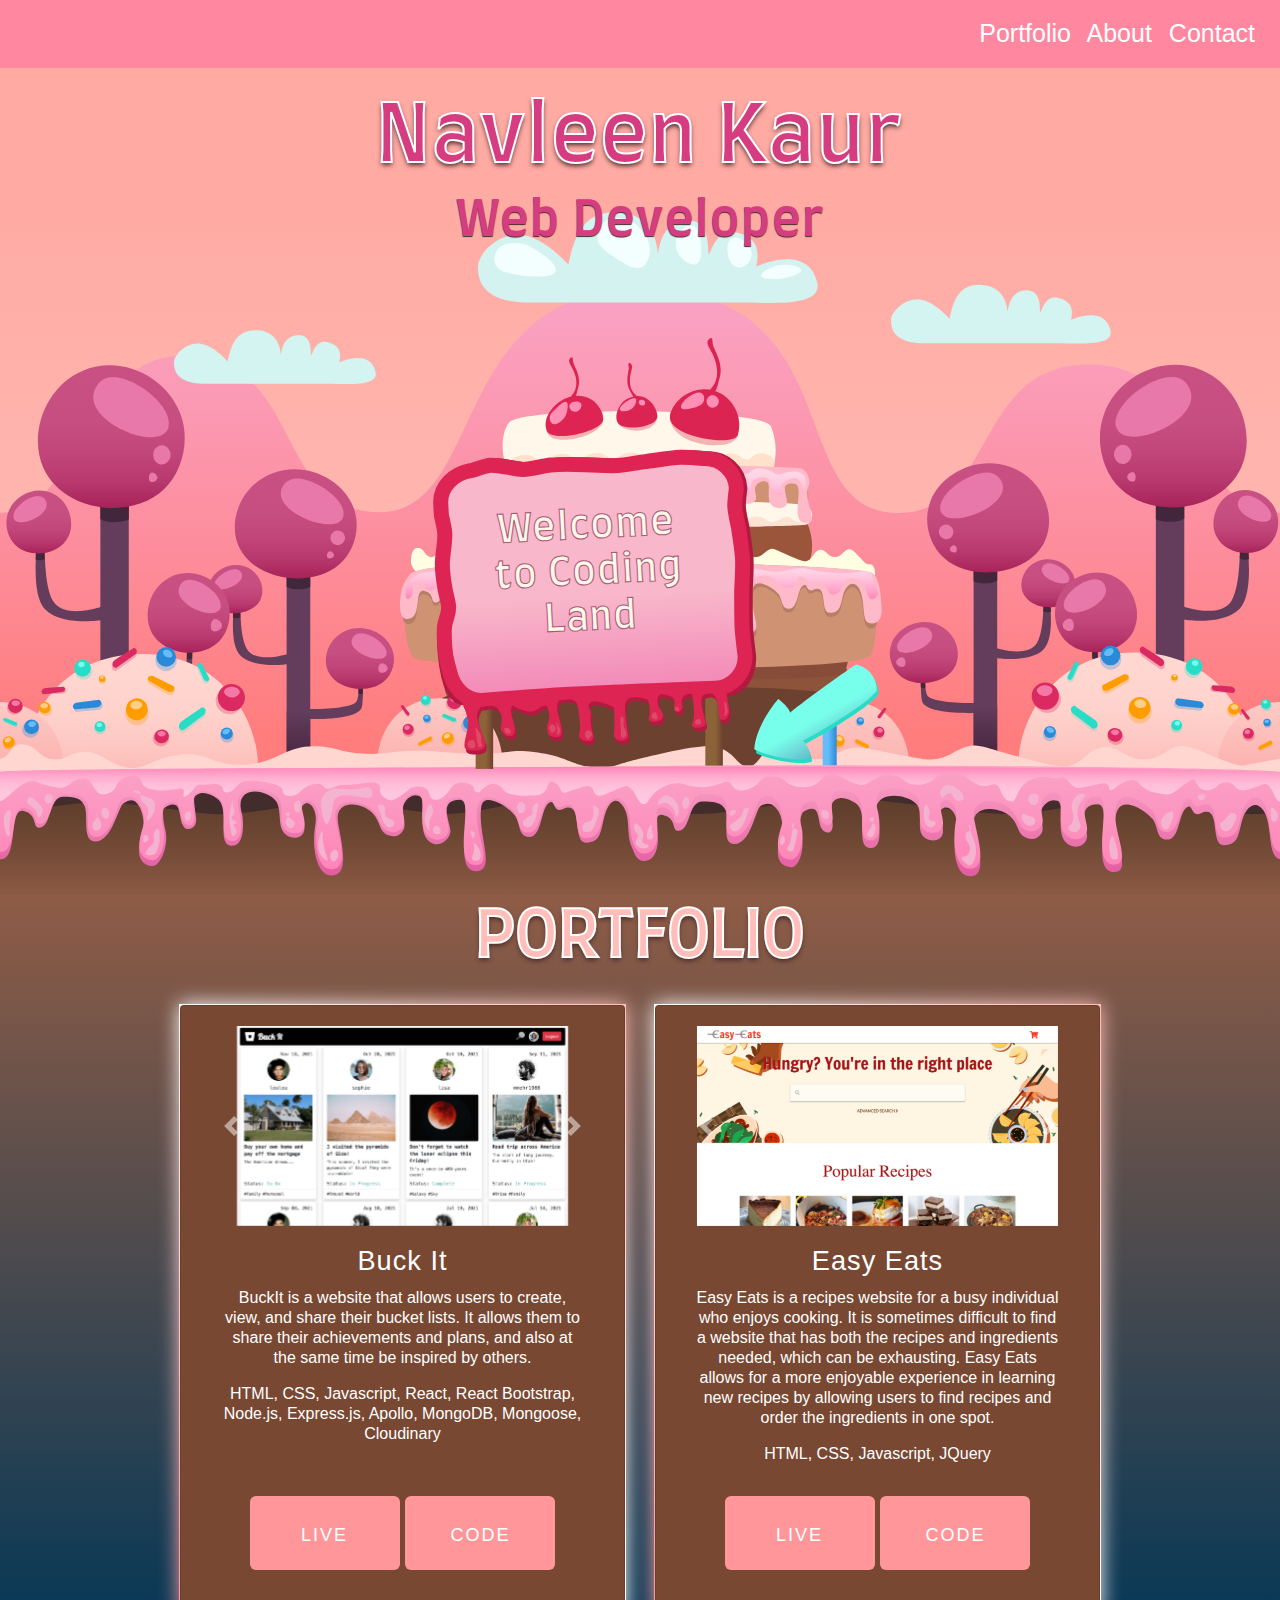
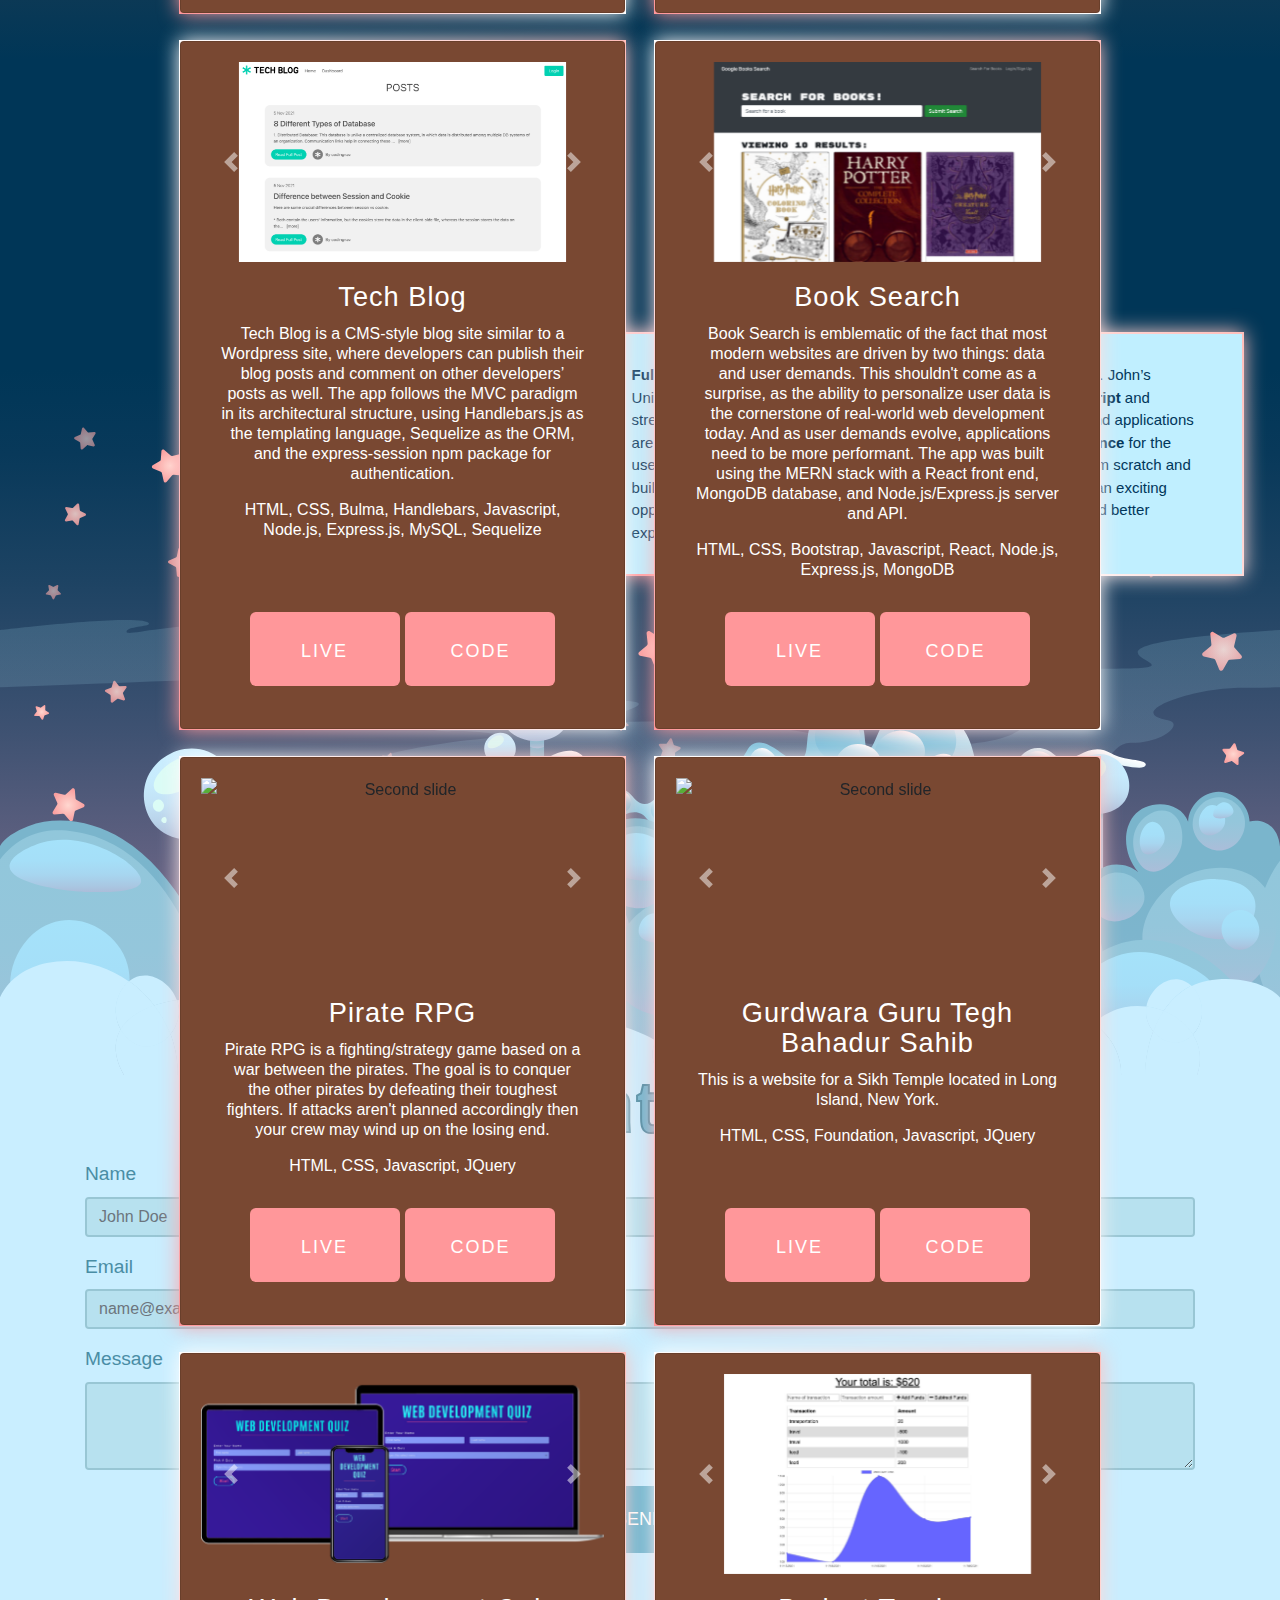
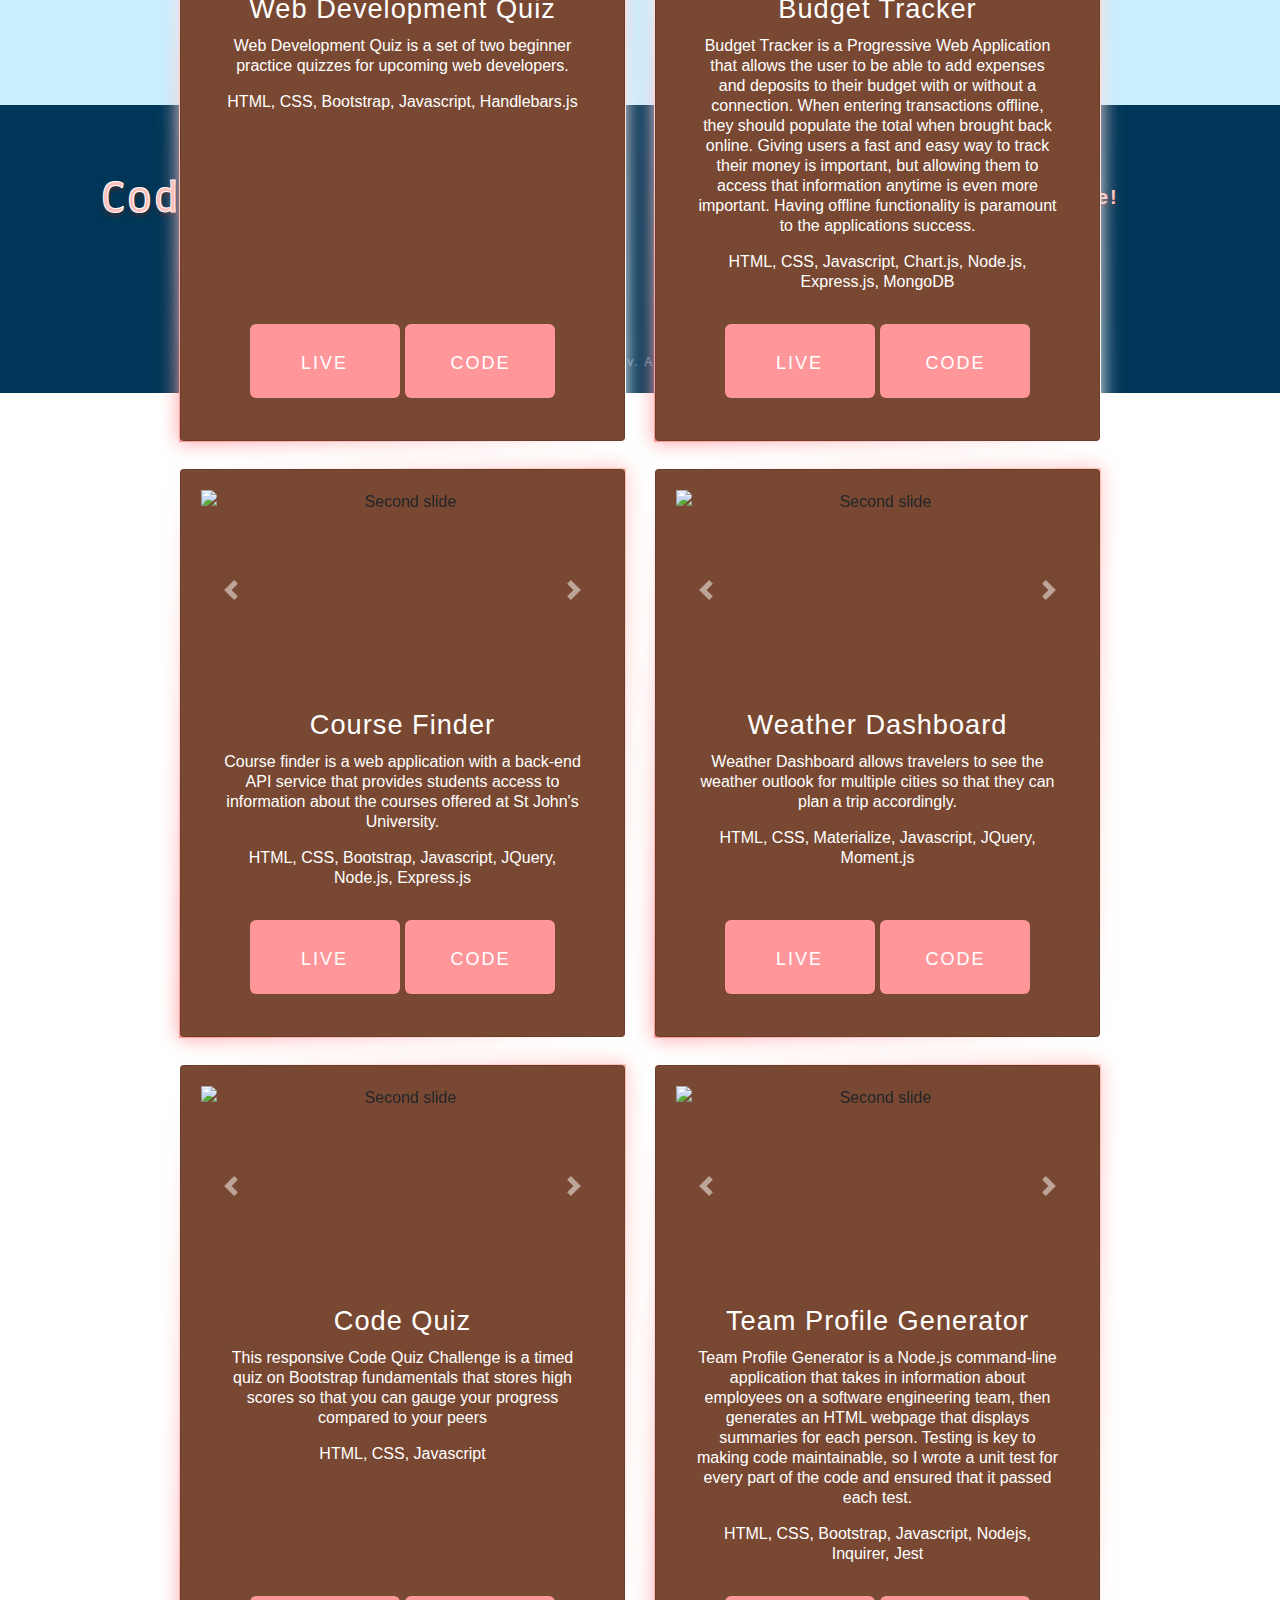
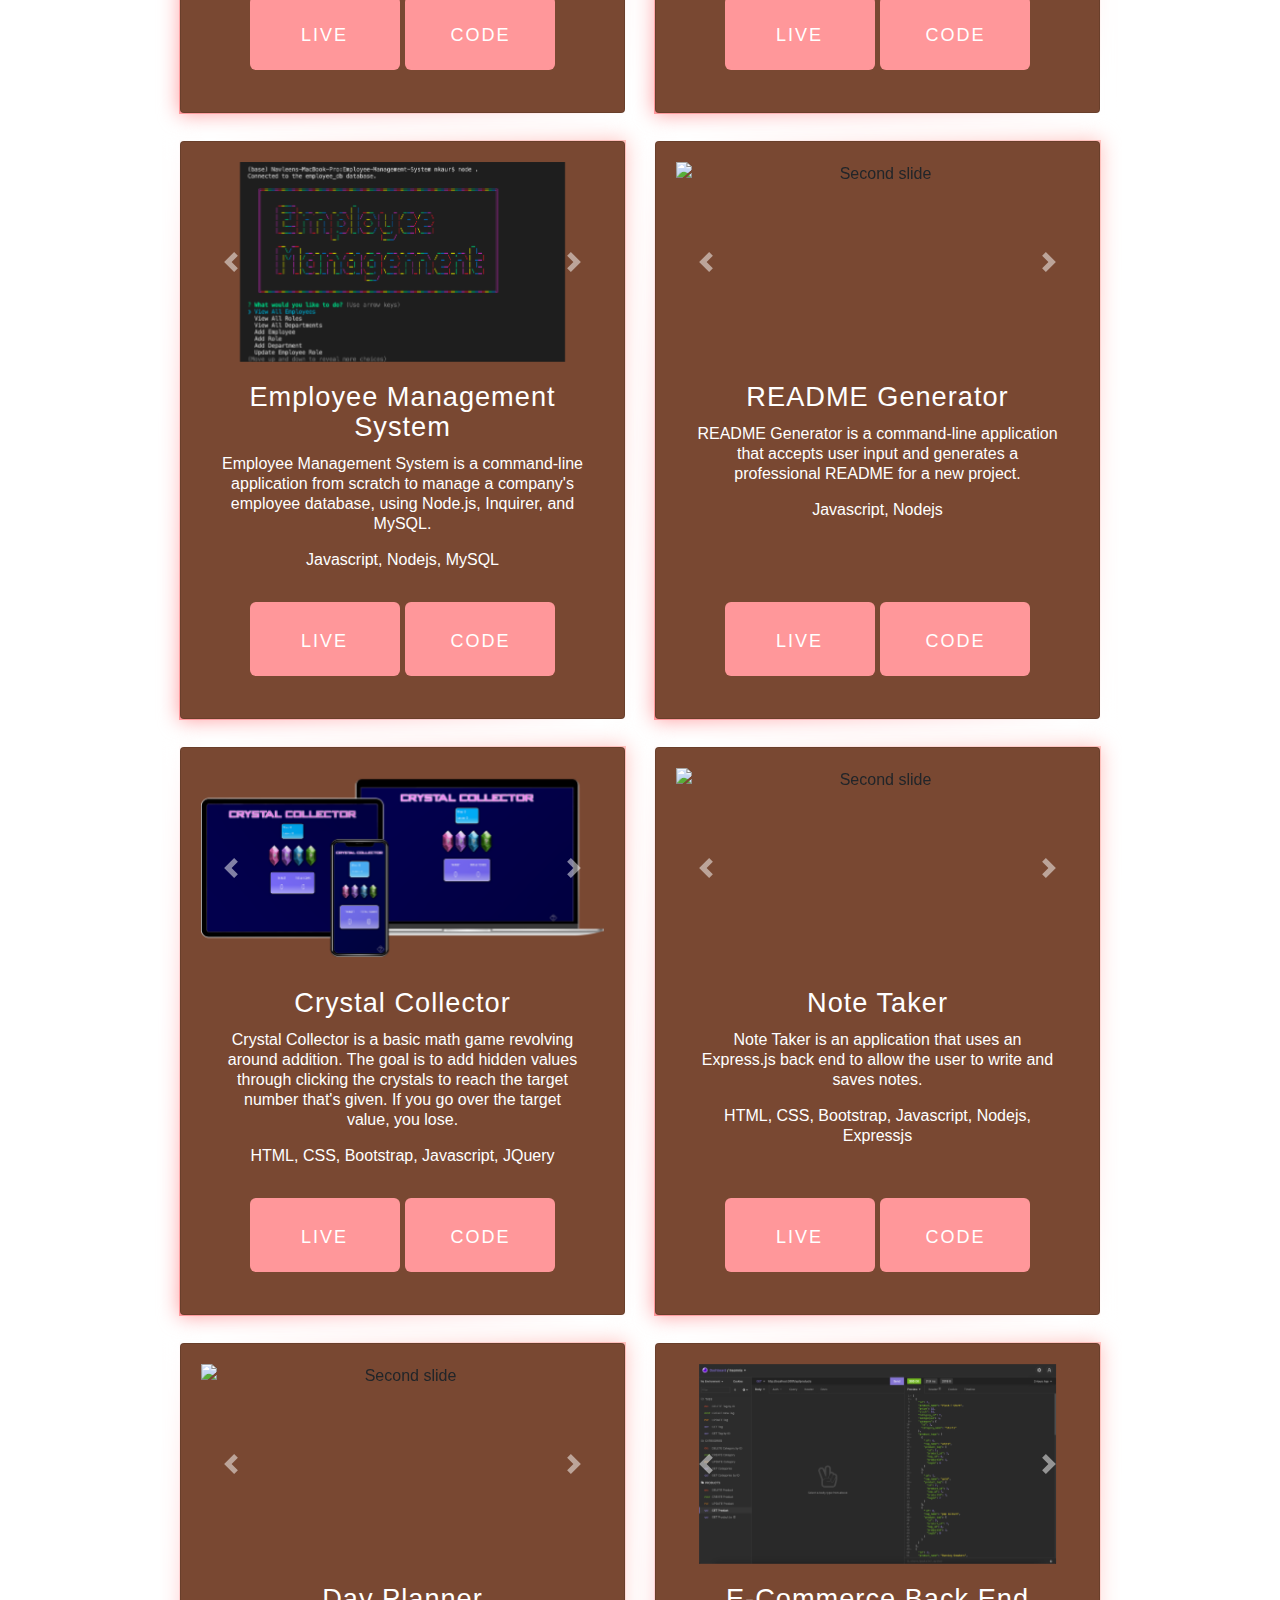
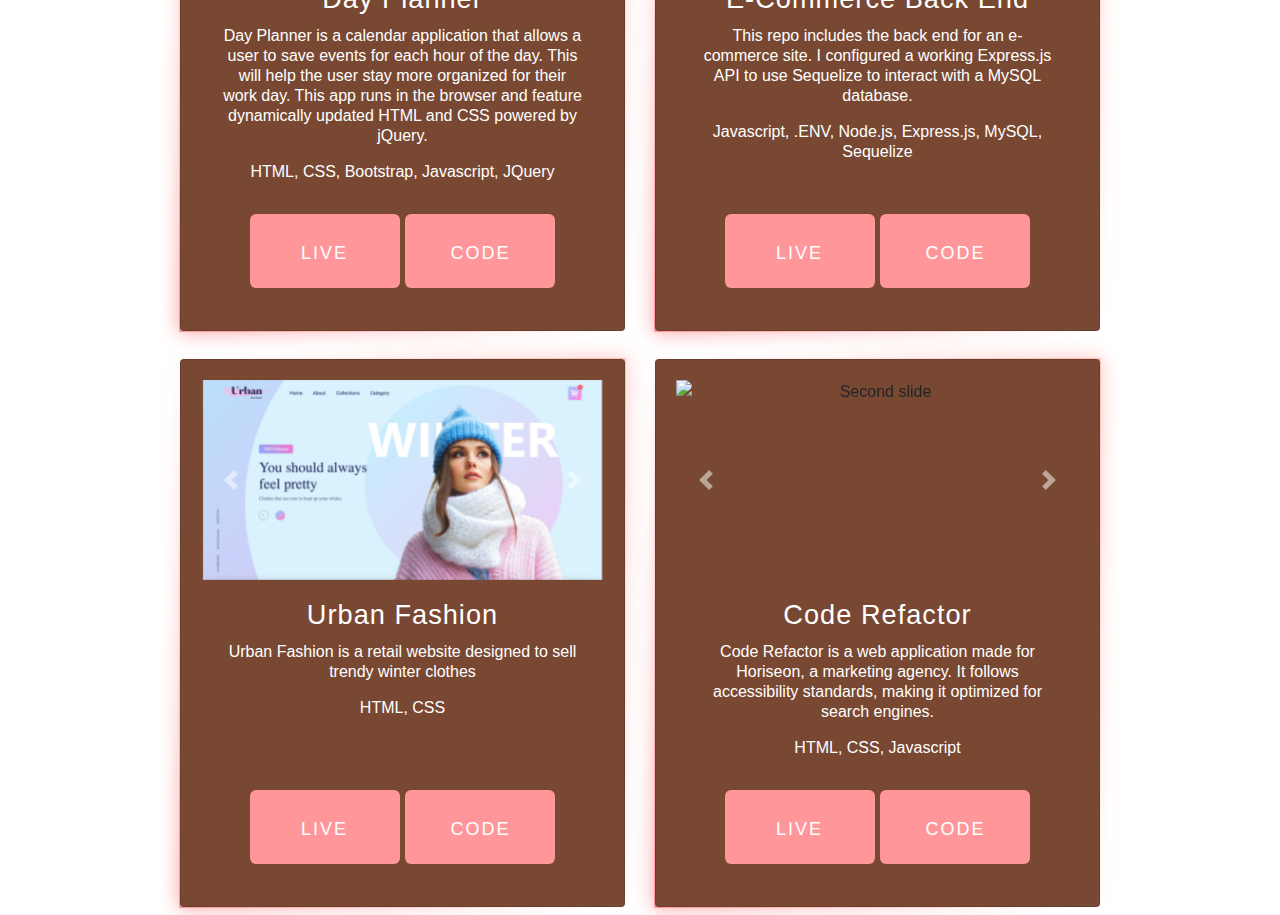
==== index.html @ 87bb071d "Fixed footer email href" ====
<!DOCTYPE html>
<html lang="en">

<head>
	<meta charset="UTF-8">
	<meta http-equiv="X-UA-Compatible" content="IE=edge">
	<meta name="viewport" content="width=device-width, initial-scale=1.0">
	<title>Portfolio</title>
	<link rel="preconnect" href="https://fonts.gstatic.com">
	<link href="https://fonts.googleapis.com/css2?family=Farro:wght@700&display=swap" rel="stylesheet">
	<link rel="stylesheet" href="https://unpkg.com/flickity@2/dist/flickity.min.css">
	<link href="https://cdn.jsdelivr.net/npm/bootstrap@4.0.0/dist/css/bootstrap.min.css" rel="stylesheet"
		crossorigin="anonymous">
	<link rel="stylesheet" type="text/css" href="./assets/css/style.css" />
</head>

<body>
	<!-- INTRO SECTION -->
	<div class="my-container" id="container-1">
		<div class="pink-background"></div>
		<div class="socials">
			<a href="#container-2">Portfolio</a>
			<a href="#container-3">About</a>
			<a href="#container-4">Contact</a>
			<!-- <a href="https://github.com/codingnav/" target="_blank"><i class="fab fa-github"></i></a>
			<a href="https://linkedin.com/in/codingnav/" target="_blank"><i class="fab fa-linkedin"></i></a>
			<a href="./assets/docs/resume.pdf" target="_blank">
				<p>Resume</p>
			</a> -->
		</div>
		<div id="content">
			<div>
				<h1>Navleen Kaur</h1>
				<h2>Web Developer</h2>
			</div>
			<h3>Welcome to Coding Land</h3>
		</div>
		<!-- Candy Background SVG -->
		<div id="svg-1"></div>
	</div>



	<div class="background margin"></div>

	<!-- PORTFOLIO SECTION -->
	<div class="my-container" id="container-2">
		<h1>PORTFOLIO</h1>

		<!-- DESKTOP PORTFOLIO SECTION -->
		<div class="desktop main-carousel"></div>

		<!-- MOBILE PORTFOLIO SECTION -->
		<div class="mobile main-carousel"></div>
	</div>

	<!-- ABOUT SECTION -->
	<div class="my-container margin-2" id="container-3">
		<!-- Night Background SVG -->
		<div id="svg-2"></div>
		<h1>ABOUT ME</h1>
		<div class="about">
			<p> <b>Full Stack Developer</b> with <b>graphic design</b> experience educated at St. John’s University and
				Columbia
				University. Skills in <b>HTML, CSS, and Javascript</b> and strengths in <b>creativity, problem solving,
					and
					teamwork</b>. Websites and applications are something I can <b>create from scratch</b>, providing a
				<b>unique
					experience</b> for the users. There is something very satisfying about designing a project from
				scratch and
				building it into something that someone else can use. I am looking for an exciting opportunity to
				combine my <b>technical and creative capabilities</b> to build better experiences on the web.
			</p>
		</div>
	</div>


	<!-- CONTACT SECTION -->
	<div class="my-container margin-3" id="container-4">
		<div class="container">
			<h1>Contact</h1>
			<form id="contact-form">
				<div class="form-group">
					<label for="name">Name</label>
					<input name="name" class="form-control" type="text" id="name" placeholder="John Doe" required>
				</div>
				<div class="form-group">
					<label for="email">Email</label>
					<input name="email" type="email" class="form-control" id="email" placeholder="name@example.com"
						required>
				</div>
				<div class="form-group">
					<label for="message">Message</label>
					<textarea name="message" class="form-control" id="message" rows="3" required></textarea>
				</div>

				<div class="text-center">
					<button class="effect effect-5" type="submit" id="send-button" title="Send"> SEND</button>
				</div>
			</form>
		</div>
	</div>

	<!-- FOOTER -->
	<footer>
		<div class="container">
			<div class="row">
				<div class="col-12 col-md-4 col-lg-3 text-center">
					<a href="index.html" id="footer-logo">
						<p>CodingNav</p>
					</a>
				</div>
				<div class="col-12 col-md-4 col-lg-5">
					<ul>
						<li><a href="#">Home</a></li>
						<li><a href="#">Projects</a></li>
						<li><a href="#">About</a></li>
						<li><a href="#">Contact</a></li> 
					</ul>
				</div>
				<div class="col-12 col-md-4 col-lg-4 text-center">
					<h5><b>Connect with Me!</b></h5>
					<a href="mailto:codingnavleen@gmail.com"><i class="fas fa-envelope-square"></i></a>
					<a href="https://github.com/codingnav/" target="_blank"><i class="fab fa-github"></i></a>
					<a href="https://linkedin.com/in/codingnav/" target="_blank"><i class="fab fa-linkedin"></i></a>
					<a href="./assets/docs/resume.pdf" target="_blank"><i class="fas fa-file"></i></a>
				</div>
			</div>
			<div class="row">
				<div class="col text-center">
					<p id="copyright"><a href="https://github.com/codingnav" target="_blank">© 2021 CodingNav. All
							rights
							reserved</a></p>
				</div>
			</div>
		</div>
	</footer>

	<script src="https://kit.fontawesome.com/ad8a340aa7.js" crossorigin="anonymous"></script>
	<script src="https://ajax.googleapis.com/ajax/libs/jquery/3.5.1/jquery.min.js"></script>
	<script src="https://cdnjs.cloudflare.com/ajax/libs/rellax/1.12.1/rellax.min.js"
		integrity="sha512-f5HTYZYTDZelxS7LEQYv8ppMHTZ6JJWglzeQmr0CVTS70vJgaJiIO15ALqI7bhsracojbXkezUIL+35UXwwGrQ=="
		crossorigin="anonymous"></script>
	<script src="https://unpkg.com/flickity@2/dist/flickity.pkgd.min.js"></script>
	<script src="https://cdn.jsdelivr.net/npm/bootstrap@4.0.0/dist/js/bootstrap.bundle.min.js"
		crossorigin="anonymous"></script>
	<script type="text/javascript" src="https://cdn.jsdelivr.net/npm/emailjs-com@2/dist/email.min.js"></script>
	<script type="text/javascript" src="./assets/javascript/projects.js"></script>
	<script type="text/javascript" src="./assets/javascript/javascript.js"></script>

</body>

</html>
---- assets/css/style.css ----
@font-face {
  font-family: Bubblegum;
  src: url("../fonts/Bubblegum.ttf");
}

html {
  scroll-behavior: smooth;
}

body {
  height: 100vh;
  margin: 0px;
  padding: 0px;
  display: -ms-grid;
  display: grid;
  font-family: "Poppins";
}

.my-container {
  position: relative;
  text-align: center;
  padding: 0em 0;
  height: 100vh;
}

#container-2 {
  z-index: 1;
}

svg {
  position: absolute;
  left: 0;
  bottom: 0;
  overflow: visible !important;
  z-index: -6;
}

#svg-2 svg {
  z-index: -2;
}

.margin {
  margin-top: -5px;
}

.margin-2 {
  margin-top: -10px;
}

.margin-3 {
  margin-top: -15px;
}

a:hover {
  color: #003657 !important;
  text-decoration: none !important;
}

.socials {
  position: absolute;
  width: 100%;
  padding: 15px;
  z-index: 5;
  font-size: 25px;
  text-align: right;
  font-family: "Trebuchet MS", "Lucida Sans Unicode", "Lucida Grande", "Lucida Sans", Arial, sans-serif;
  background-color: #ff87a0;
}

.socials a {
  padding-right: 10px;
  color: #ffffff;
}

.socials a:hover {
  color: #ffd1da !important;
}

.socials p {
  display: inline;
}

.pink-background {
  position: absolute;
  background-color: #ffaaa3;
  height: 100vh;
  width: 100%;
  z-index: -10;
}

#content {
  position: relative;
  height: 100vh;
  z-index: 1;
  font-family: "Farro", sans-serif;
  letter-spacing: 2px;
}

#content h1 {
  padding-top: 10vh;
  color: #d53d80;
  font-size: 5em;
  -webkit-text-stroke: 2px #ffffff;
  text-shadow: 0px 3px 5px #472b2b;
}

#content h2 {
  color: #d53d80;
  font-size: 3em;
  text-shadow: 0px 1px 1px #472b2b;
}

#content h3 {
  position: absolute;
  color: #fff7e7;
  -webkit-text-stroke: 1px #a75879;
  font-size: 3vw;
  bottom: 19.5vw;
  left: 38.5vw;
  width: 15vw;
  -webkit-transform: rotate(-3deg);
          transform: rotate(-3deg);
}

#sign {
  -webkit-transform: scale(1.5) translate(6%, -27%);
          transform: scale(1.5) translate(6%, -27%);
}

.candy_st84 {
  -webkit-transform: scaleX(1) scaleY(2) translate(25%, -41%);
          transform: scaleX(1) scaleY(2) translate(25%, -41%);
}

.candy_st85 {
  -webkit-transform: scaleX(1) scaleY(2) translate(18%, -41%);
          transform: scaleX(1) scaleY(2) translate(18%, -41%);
}

.clouds {
  -webkit-animation: cloud-anim 90s normal infinite linear;
          animation: cloud-anim 90s normal infinite linear;
  -webkit-transform-origin: center center;
  transform-origin: center center;
  transform-box: fill-box;
}

#arrow {
  position: relative;
  -webkit-transform-origin: center center;
  transform-origin: center center;
  -webkit-animation: spin 3s alternate infinite linear;
          animation: spin 3s alternate infinite linear;
  transform-box: fill-box;
}

.mobile {
  display: none;
}

.background {
  position: absolute;
  top: 100vh;
  height: 100vh;
  width: 100%;
  background-color: #8f5c46;
  background-image: -webkit-gradient(linear, left top, left bottom, from(#8f5c46), color-stop(85%, #003657));
  background-image: linear-gradient(#8f5c46, #003657 85%);
  z-index: -5;
}

#container-2 h1 {
  font-family: "Farro", sans-serif;
  color: #ffbeba;
  font-size: 5vw;
  text-shadow: 0px 3px 5px #472b2b;
  -webkit-text-stroke: 2px #ffffff;
  width: 100%;
}

.main-carousel {
  margin: auto;
  width: 75%;
}

.flickity-viewport {
  overflow: unset;
  overflow-x: clip;
}

.mb-2,
.my-2 {
  margin-top: 20px;
}

.flickity-button {
  background: #ff979a;
  color: #fff;
}

.flickity-button:hover {
  background: #ffbbb8;
  color: #003657;
}

.flickity-prev-next-button.previous {
  left: -10%;
}

.flickity-prev-next-button.next {
  right: -10%;
}

.card-deck {
  margin: auto;
  width: 100%;
  padding-left: 5px;
  padding-right: 5px;
  min-height: 100%;
}

.card-deck img {
  height: 200px;
  -o-object-fit: contain;
     object-fit: contain;
}

.card {
  font-family: Verdana, sans-serif;
  background: #794832;
  padding: 20px;
}

.card:before {
  content: "";
  position: absolute;
  top: -2px;
  left: -2px;
  right: -2px;
  bottom: -2px;
  background: #fff;
  z-index: -1;
}

.card:after {
  content: "";
  position: absolute;
  top: -2px;
  left: -2px;
  right: -2px;
  bottom: -2px;
  background: #fff;
  z-index: -2;
  -webkit-filter: blur(10px);
          filter: blur(10px);
}

.card:before,
.card:after {
  background: linear-gradient(235deg, #ffbeba, #ffffff, #ff979a);
}

.card .card-body h2 {
  font-size: 1.7em;
  color: #fff;
  font-weight: 500;
  line-height: 30px;
  letter-spacing: 1px;
}

.card .card-body p {
  font-size: 1em;
  color: #fff;
  line-height: 20px;
}

.card .description {
  height: 100px;
  overflow-y: auto;
}

.card-footer {
  background-color: transparent;
  border-top: none;
}

.effect {
  text-align: center;
  display: inline-block;
  position: relative;
  text-decoration: none;
  color: #fff;
  text-transform: capitalize;
  background-color: #ff979a;
  font-family: "Roboto", sans-serif;
  font-size: 18px;
  padding: 20px 0px;
  width: 150px;
  border-radius: 6px;
  overflow: hidden;
}

.effect.effect-5 {
  -webkit-transition: all 0.2s linear 0s;
  transition: all 0.2s linear 0s;
}

.effect.effect-5:before {
  content: "\f054";
  font-family: FontAwesome;
  display: -webkit-box;
  display: -ms-flexbox;
  display: flex;
  -webkit-box-align: center;
      -ms-flex-align: center;
          align-items: center;
  -webkit-box-pack: center;
      -ms-flex-pack: center;
          justify-content: center;
  position: absolute;
  top: 0;
  left: 0px;
  height: 100%;
  width: 30px;
  background-color: rgba(255, 255, 255, 0.3);
  border-radius: 0 50% 50% 0;
  -webkit-transform: scale(0, 1);
          transform: scale(0, 1);
  -webkit-transform-origin: left center;
          transform-origin: left center;
  -webkit-transition: all 0.2s linear 0s;
  transition: all 0.2s linear 0s;
}

.effect.effect-5:hover {
  text-indent: 30px;
}

.effect.effect-5:hover:before {
  -webkit-transform: scale(1, 1);
          transform: scale(1, 1);
  text-indent: 0;
}

g#layer01_x5F_Clouds_x5F_1 path {
  fill: #c9eeff !important;
}

#container-3 {
  z-index: 0;
  background-color: #003657;
}

#container-3 h1 {
  position: absolute;
  font-family: "Farro", sans-serif;
  color: #ffbeba;
  font-size: 5vw;
  text-shadow: 0px 3px 5px #472b2b;
  -webkit-text-stroke: 2px #ffffff;
  top: 3vw;
  right: 18vw;
}

.about {
  position: absolute;
  background-color: #c0efff;
  width: 50vw;
  padding: 30px;
  top: 16vh;
  right: 3vw;
}

.about:before {
  content: "";
  position: absolute;
  top: -2px;
  left: -2px;
  right: -2px;
  bottom: -2px;
  background: #fff;
  z-index: -1;
}

.about:after {
  content: "";
  position: absolute;
  top: -2px;
  left: -2px;
  right: -2px;
  bottom: -2px;
  background: #fff;
  z-index: -2;
  -webkit-filter: blur(10px);
          filter: blur(10px);
}

.about:before,
.about:after {
  background: linear-gradient(235deg, #ffbeba, #ffffff, #ff979a);
}

#layer03_x5F_Clouds_x5F_3 {
  -webkit-animation: cloud-anim 90s normal infinite linear;
          animation: cloud-anim 90s normal infinite linear;
  -webkit-transform-origin: center center;
  transform-origin: center center;
  transform-box: fill-box;
}

.about p {
  margin: 0;
  text-align: left;
  font-size: 15px;
  font-family: Verdana, sans-serif;
  color: #00365a;
}

#container-4 {
  height: 70vh;
  background-color: #c9eeff;
}

#container-4 h1 {
  font-family: "Farro", sans-serif;
  color: #6eb6d0;
  font-size: 5vw;
  -webkit-text-stroke: 2px #498da5;
}

form {
  color: #498da5;
  font-family: Verdana, sans-serif;
  font-size: 1.2em;
  text-align: left;
}

.form-control {
  background-color: #b7e1ef;
  border: 2px solid #98c6d4;
}

.form-control:focus {
  background-color: #fff2f2;
  border-color: #ffb7bc;
  -webkit-box-shadow: 0 0 0 0.2rem #ff979a85;
          box-shadow: 0 0 0 0.2rem #ff979a85;
}

#send-button {
  background-color: #6eb6d0;
  border: none;
}

#send-button:active {
  outline: none;
}

#send-button:focus {
  outline: none;
}

#send-button:focus-visible {
  outline: none;
}

footer {
  padding-top: 80px;
  font-family: Verdana, Geneva, Tahoma, sans-serif;
  font-size: 14px;
  line-height: 30px;
  letter-spacing: 2px;
  color: #ffbeba;
  background-color: #003657;
}

footer a {
  color: white;
}

footer a:hover {
  color: #7fd7ff !important;
}

#footer-logo {
  font-family: "Farro", sans-serif;
  font-size: 40px;
  text-shadow: 0px 3px 5px #472b2b;
  -webkit-text-stroke: 1px #ffffff;
  color: #ffbeba;
}

#footer-logo:hover {
  color: #ffbeba !important;
}

footer ul {
  list-style-type: none;
}

footer h5 {
  padding-bottom: 20px;
  text-shadow: 0px 3px 5px #472b2b;
}

footer .fas {
  font-size: 30px;
}

footer .fab {
  font-size: 30px;
}

#copyright {
  margin-top: 25px;
}

#copyright a {
  font-size: 12px;
  color: #628ead;
}

#copyright a:hover {
  color: #7296af !important;
}

@-webkit-keyframes spin {
  from {
    -webkit-transform: rotate(-130deg);
            transform: rotate(-130deg);
  }
  to {
    -webkit-transform: rotate(10deg);
            transform: rotate(10deg);
  }
}

@keyframes spin {
  from {
    -webkit-transform: rotate(-130deg);
            transform: rotate(-130deg);
  }
  to {
    -webkit-transform: rotate(10deg);
            transform: rotate(10deg);
  }
}

@-webkit-keyframes cloud-anim {
  from {
    -webkit-transform: translateX(-110vw) translateY(55px);
            transform: translateX(-110vw) translateY(55px);
  }
  to {
    -webkit-transform: translateX(200vw) translateY(55px);
            transform: translateX(200vw) translateY(55px);
  }
}

@keyframes cloud-anim {
  from {
    -webkit-transform: translateX(-110vw) translateY(55px);
            transform: translateX(-110vw) translateY(55px);
  }
  to {
    -webkit-transform: translateX(200vw) translateY(55px);
            transform: translateX(200vw) translateY(55px);
  }
}

@media (max-width: 1040px) {
  #content h1 {
    padding-top: 20vh;
  }
  #content h3 {
    font-size: 5vw;
    bottom: 19.5vw;
    left: 24.5vw;
    width: 25vw;
  }
  #sign {
    -webkit-transform: scale(2) translate(-6%, -41%);
            transform: scale(2) translate(-6%, -41%);
  }
  .candy_st84 {
    -webkit-transform: scaleX(1) scaleY(2) translate(20%, -41%);
            transform: scaleX(1) scaleY(2) translate(20%, -41%);
  }
  .candy_st85 {
    -webkit-transform: scaleX(1) scaleY(2) translate(6%, -41%);
            transform: scaleX(1) scaleY(2) translate(6%, -41%);
  }
  .desktop {
    display: none;
  }
  .mobile {
    display: block;
  }
  .card-deck img {
    height: 45vh;
  }
  #container-3 h1 {
    top: 15vw;
  }
  .about {
    top: 25vw;
  }
}

@media (max-width: 700px) {
  #content h1 {
    font-size: 20vw;
  }
  #content h2 {
    font-size: 12vw;
  }
  #content h3 {
    font-size: 5.5vw;
    bottom: 18.5vw;
  }
  #sign {
    -webkit-transform: scale(2.5) translate(-10%, -48%);
            transform: scale(2.5) translate(-10%, -48%);
  }
  #container-2 h1 {
    font-size: 12vw;
  }
  .card {
    padding: 1vh;
  }
  .card-deck img {
    height: 20vh;
  }
  .card .description {
    height: 200px;
    overflow-y: auto;
  }
  .card .techs {
    height: 120px;
    overflow-y: auto;
  }
  .card a {
    width: 100%;
  }
  .card .card-body h2 {
    height: 100px;
  }
  #container-3 {
    height: 180vh;
    z-index: 0;
    background-color: #003657;
  }
  #container-3 h1 {
    font-size: 12vw;
    right: 20vw;
    margin-top: 90vw;
  }
  .about {
    width: 80vw;
    padding: 20px;
    right: 9vw;
    margin-top: 100vw;
  }
  #container-4 {
    height: 70vh;
  }
  #container-4 h1 {
    font-size: 12vw;
  }
  footer ul {
    padding: 0;
    text-align: center;
  }
}
/*# sourceMappingURL=style.css.map */
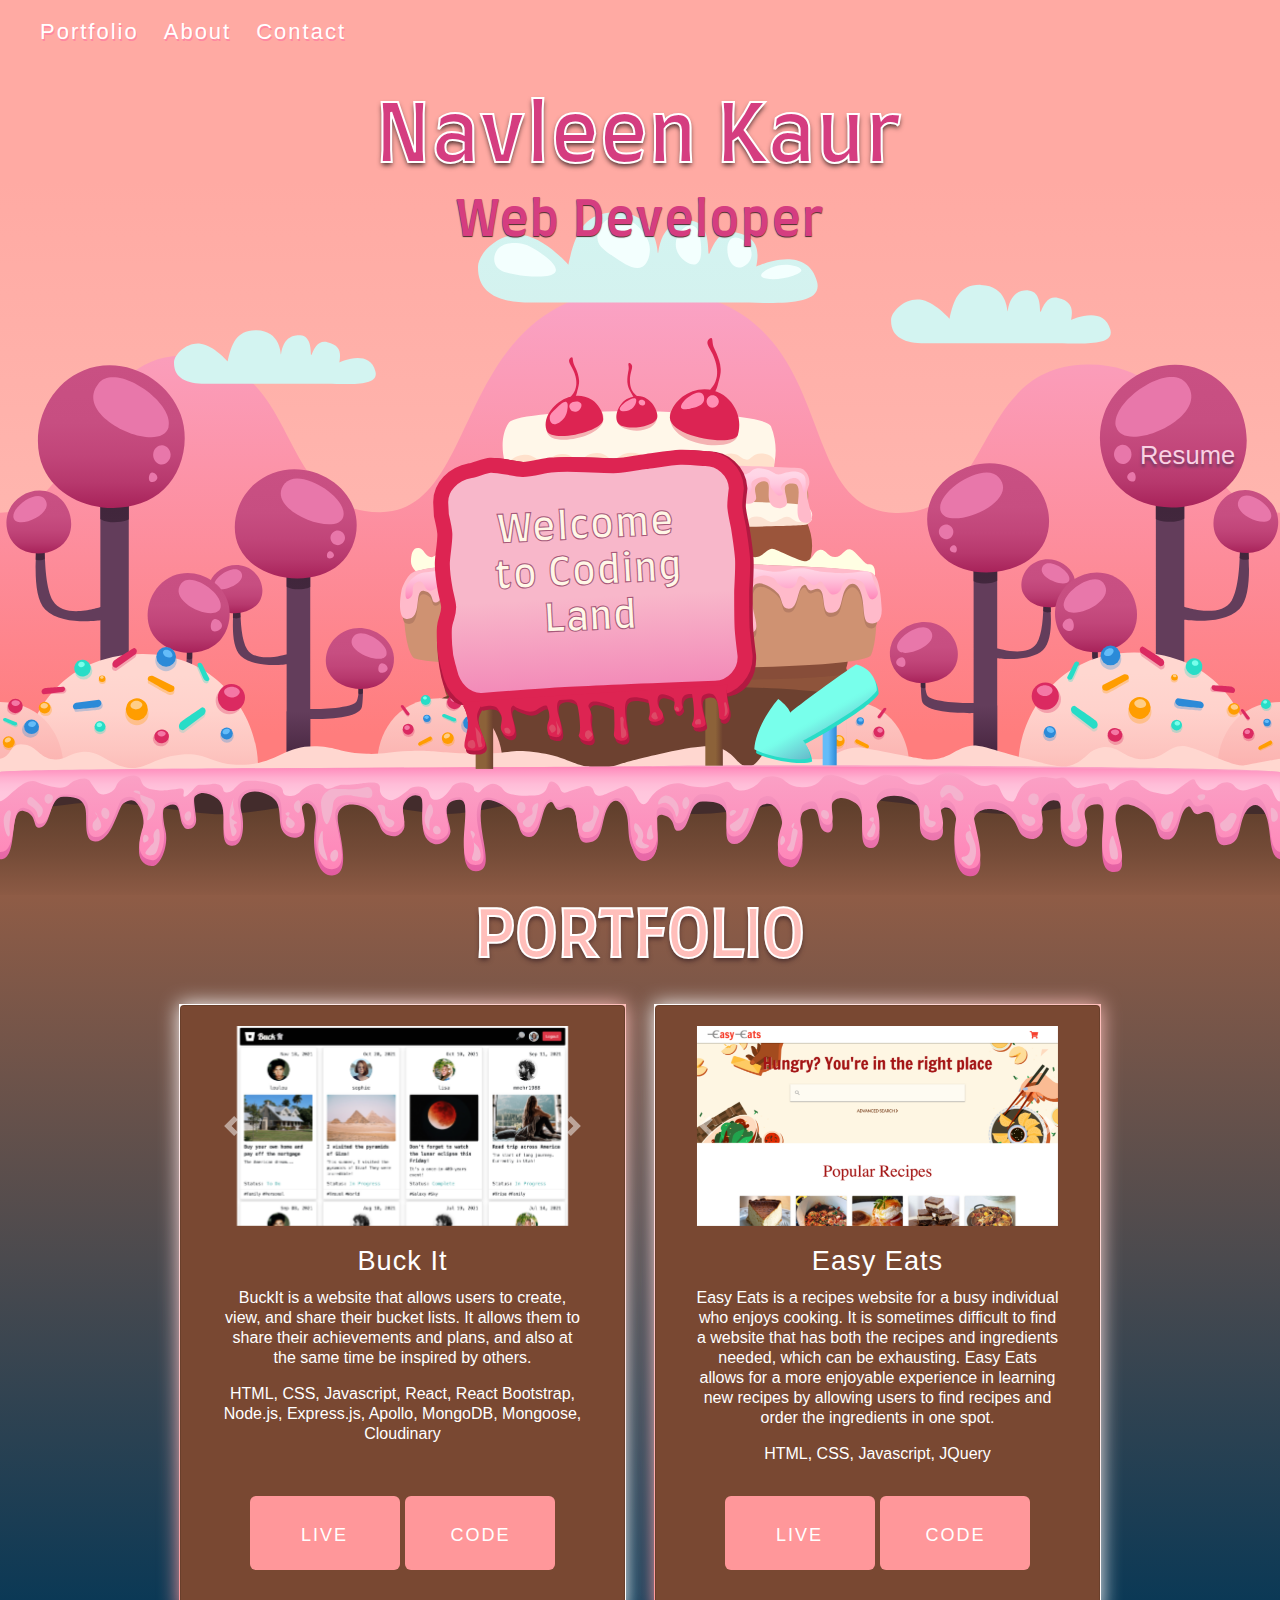
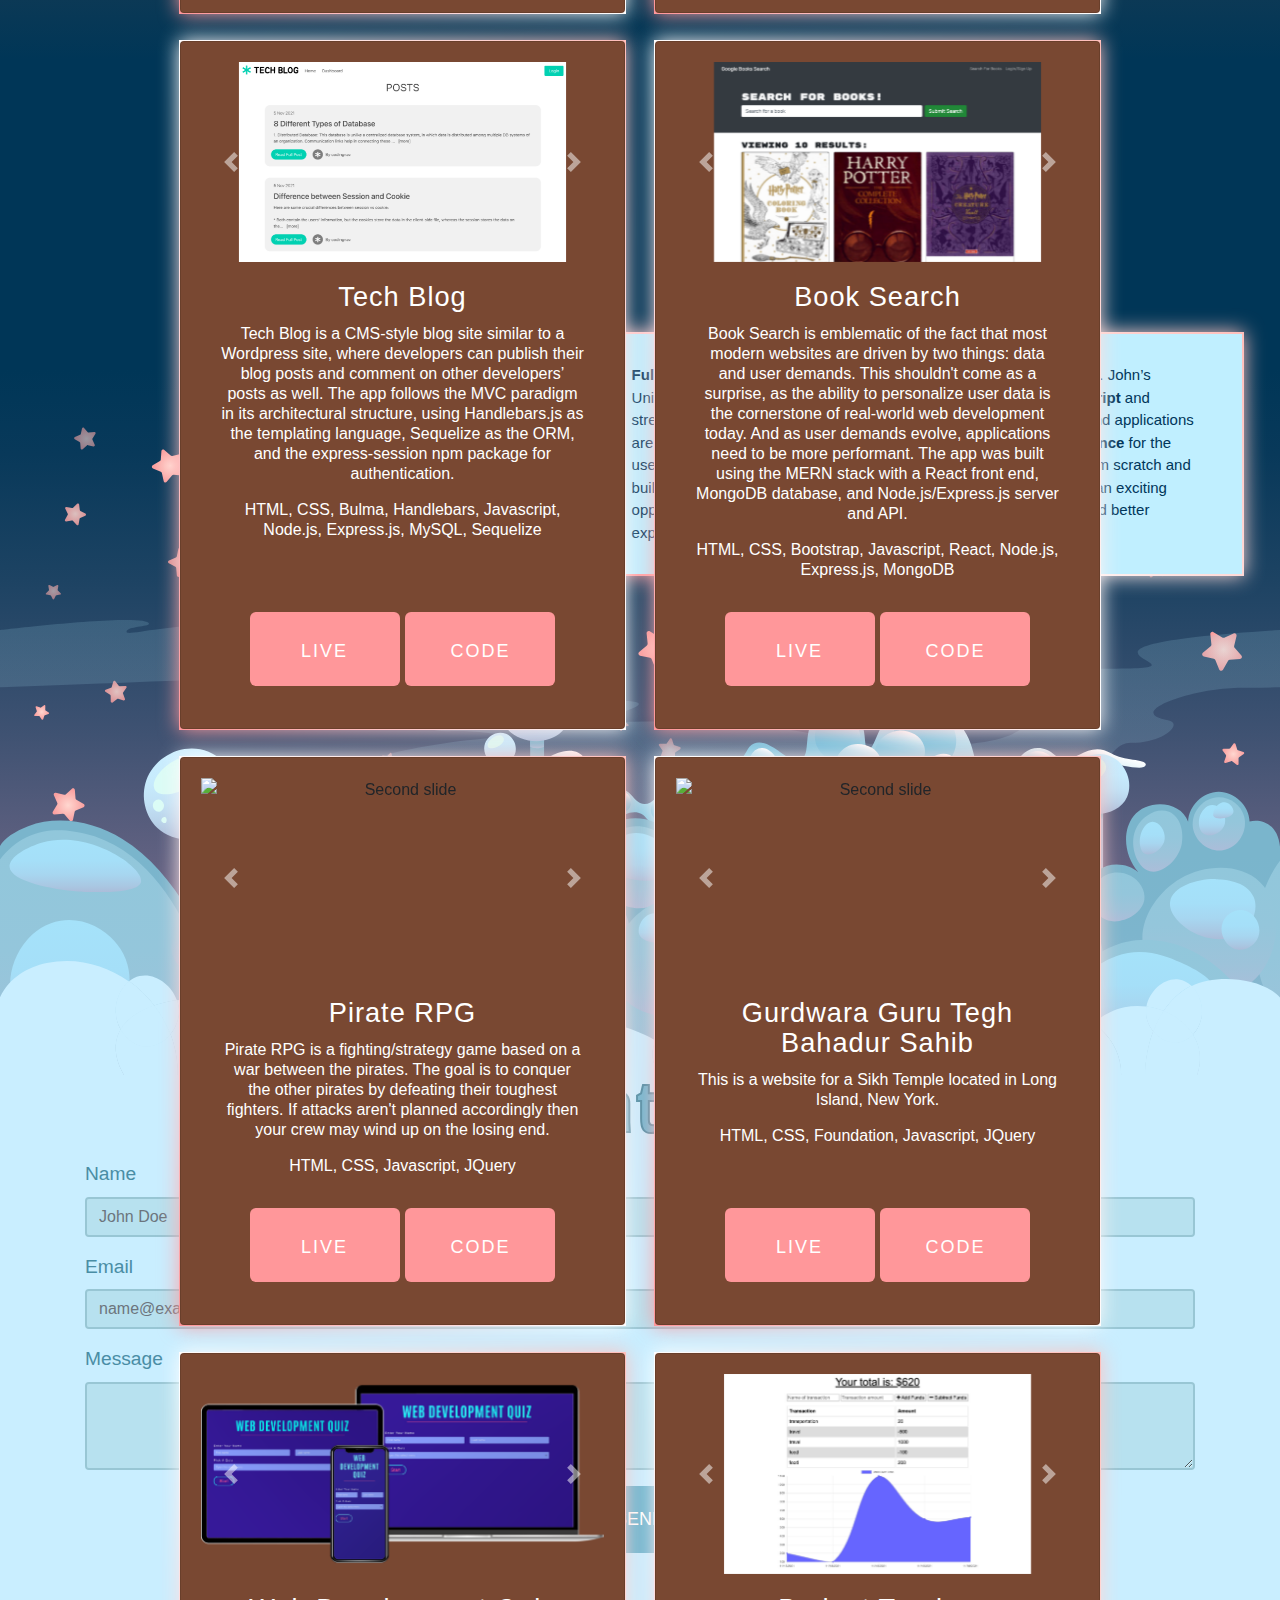
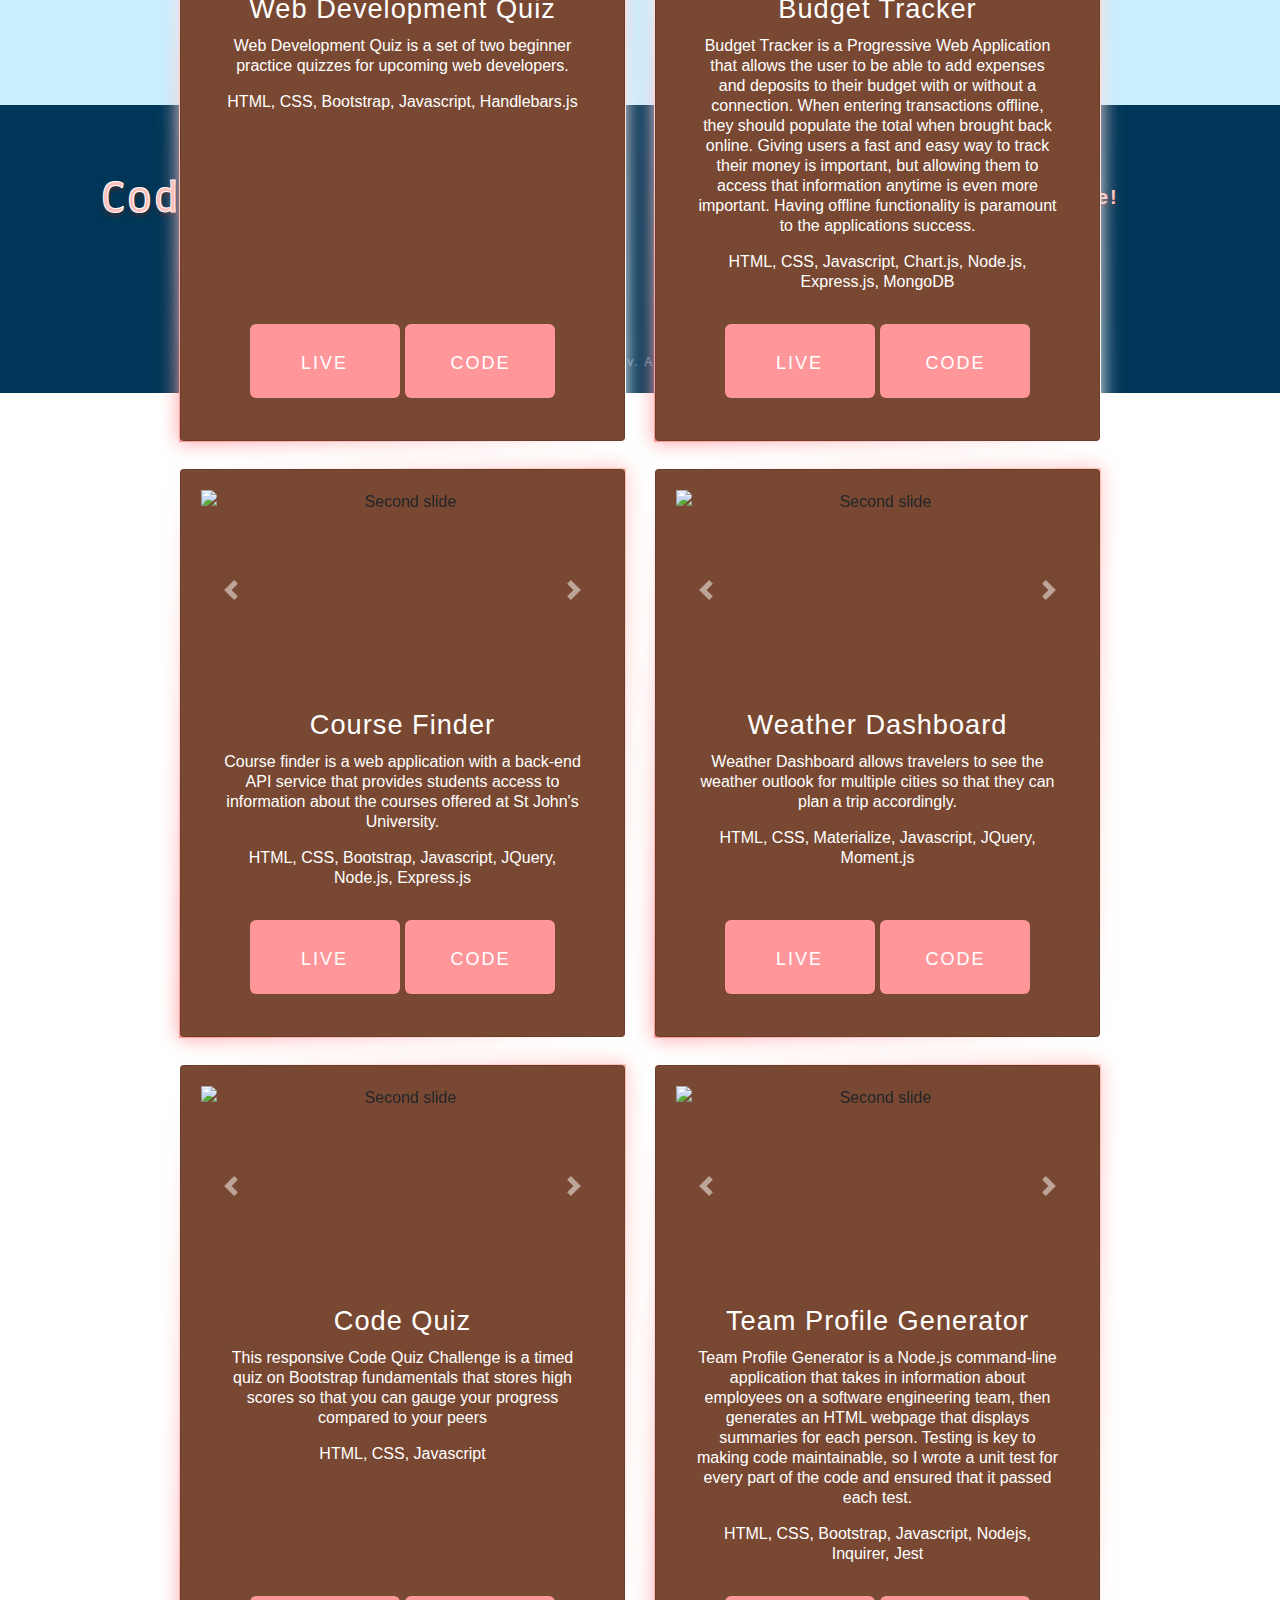
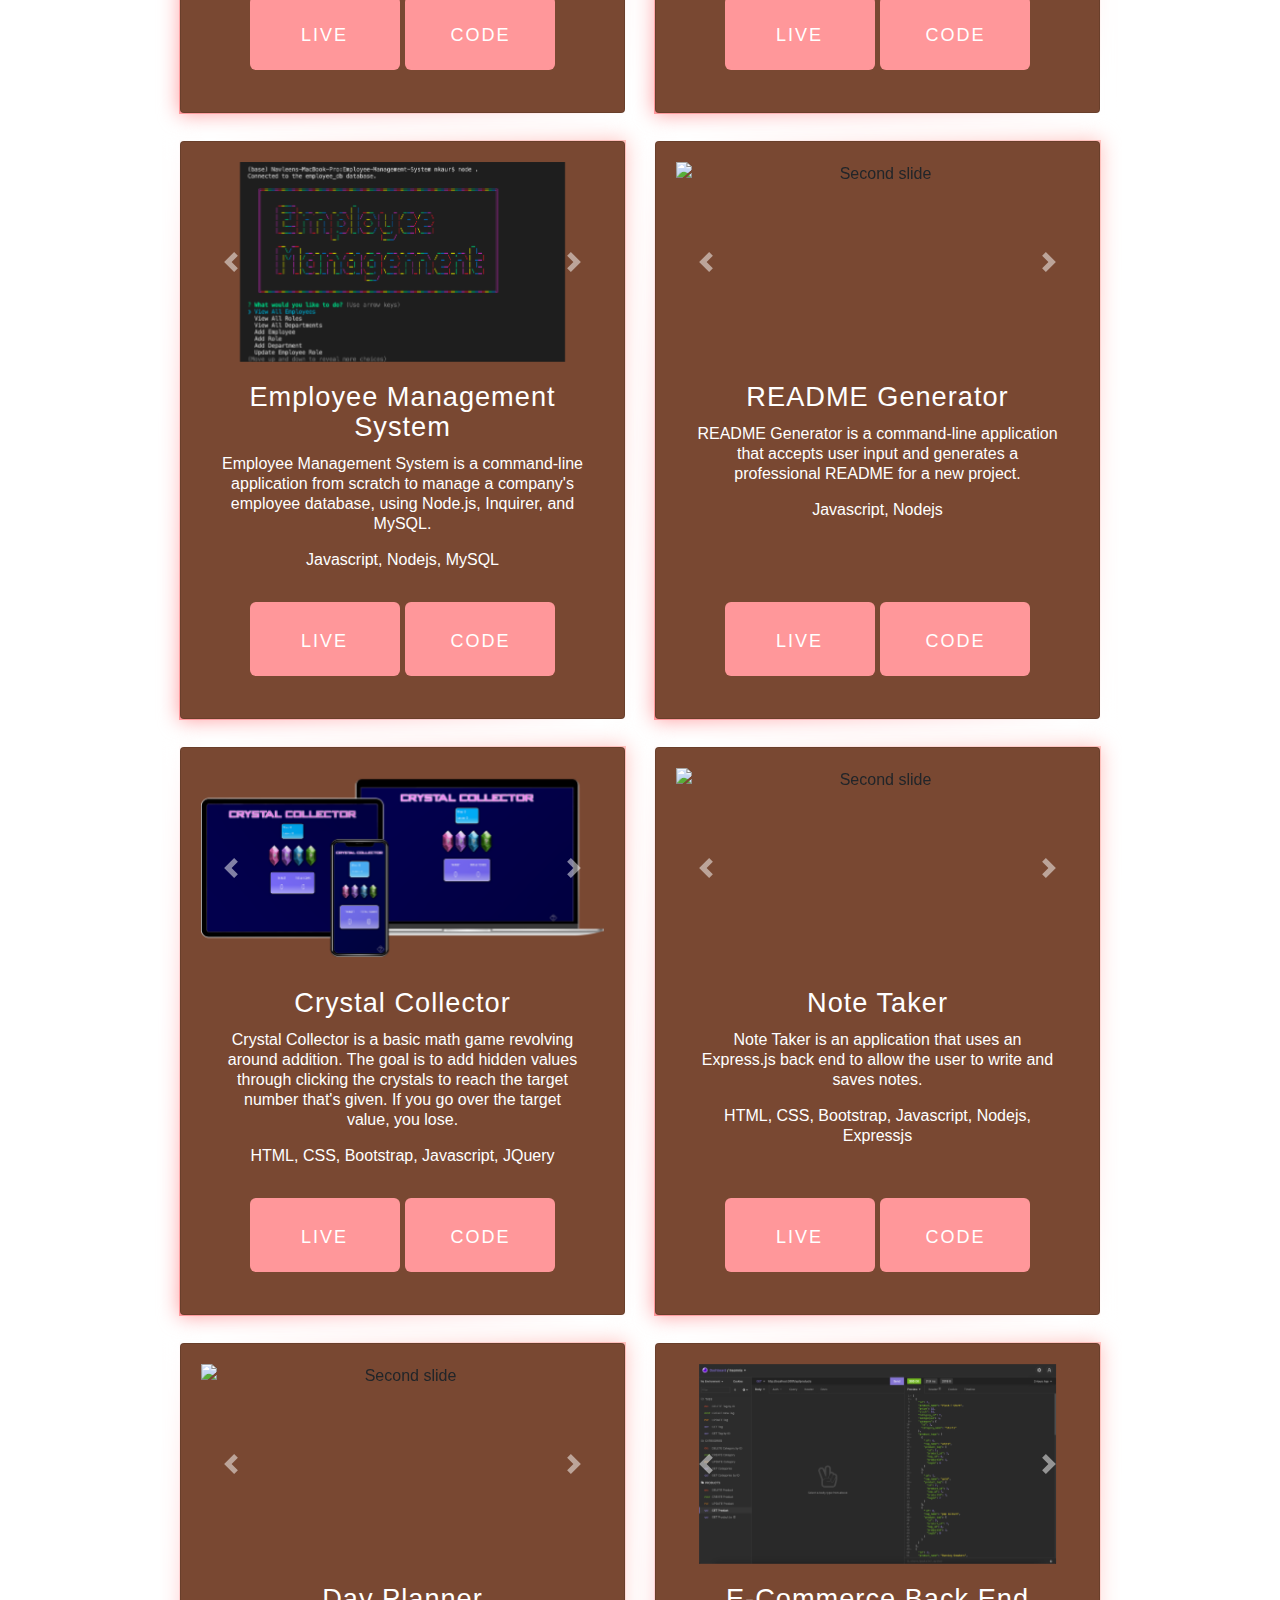
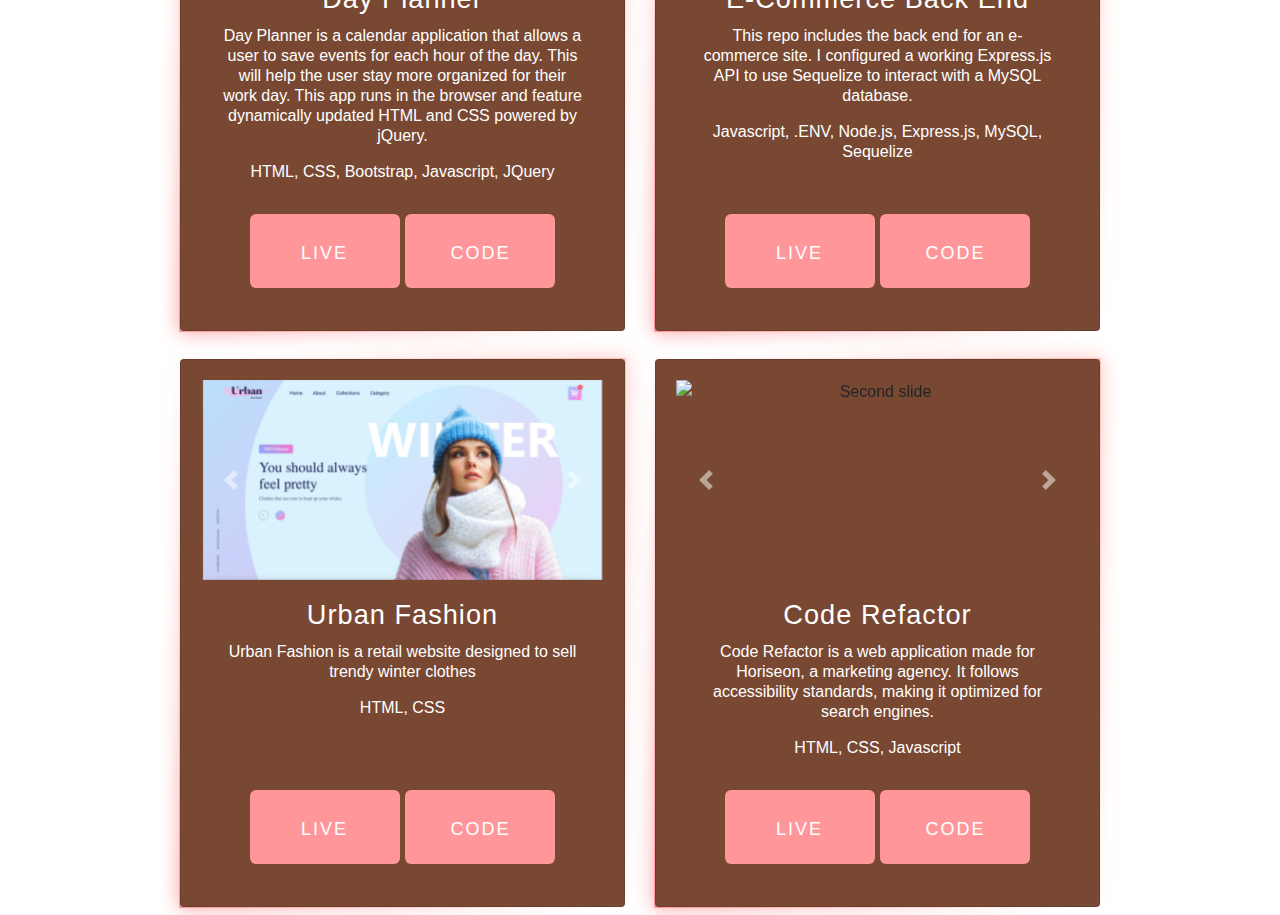
==== commit 74678690: "Added mail icon" ====
--- a/index.html
+++ b/index.html
@@ -18,16 +18,17 @@
 	<!-- INTRO SECTION -->
 	<div class="my-container" id="container-1">
 		<div class="pink-background"></div>
-		<div class="socials">
+		<div class="nav">
 			<a href="#container-2">Portfolio</a>
 			<a href="#container-3">About</a>
 			<a href="#container-4">Contact</a>
-			<!-- <a href="https://github.com/codingnav/" target="_blank"><i class="fab fa-github"></i></a>
-			<a href="https://linkedin.com/in/codingnav/" target="_blank"><i class="fab fa-linkedin"></i></a>
-			<a href="./assets/docs/resume.pdf" target="_blank">
-				<p>Resume</p>
-			</a> -->
 		</div>
+
+		<a class="tree-icon rellax" id="github-tree" data-rellax-speed="-2" href="https://github.com/codingnav/" target="_blank"><i class="fab fa-github"></i></a>
+		<a class="tree-icon rellax" id="linkedin-tree" data-rellax-speed="-2" href="https://linkedin.com/in/codingnav/" target="_blank"><i class="fab fa-linkedin"></i></a>
+		<a class="tree-icon rellax" id="mail-tree"  data-rellax-speed="-2" href="#container-4"><i class="fas fa-envelope-square"></i></a>
+		<a class="tree-icon rellax" id="resume-tree"  data-rellax-speed="-2" href="./assets/docs/resume.pdf" target="_blank"><p>Resume</p></a>
+
 		<div id="content">
 			<div>
 				<h1>Navleen Kaur</h1>
@@ -79,7 +80,7 @@
 	<div class="my-container margin-3" id="container-4">
 		<div class="container">
 			<h1>Contact</h1>
-			<form id="contact-form">
+			<form id="contact-form" autocomplete="off">
 				<div class="form-group">
 					<label for="name">Name</label>
 					<input name="name" class="form-control" type="text" id="name" placeholder="John Doe" required>
--- a/assets/css/style.css
+++ b/assets/css/style.css
@@ -56,28 +56,70 @@
   text-decoration: none !important;
 }
 
-.socials {
+.nav {
   position: absolute;
   width: 100%;
   padding: 15px;
   z-index: 5;
-  font-size: 25px;
-  text-align: right;
-  font-family: "Trebuchet MS", "Lucida Sans Unicode", "Lucida Grande", "Lucida Sans", Arial, sans-serif;
-  background-color: #ff87a0;
-}
-
-.socials a {
-  padding-right: 10px;
+  text-align: left;
+  font-size: 22px;
+  font-family: sans-serif;
+  letter-spacing: 2px;
+  text-shadow: 1px 2px #ff87a0;
+}
+
+.nav a {
+  padding-left: 25px;
   color: #ffffff;
 }
 
-.socials a:hover {
+.nav a:hover {
   color: #ffd1da !important;
 }
 
-.socials p {
+.nav p {
   display: inline;
+}
+
+.tree-icon {
+  position: absolute;
+  z-index: 5;
+  color: #f9d1e3;
+  text-shadow: 0px 3px 3px #693a5d;
+}
+
+.tree-icon:hover {
+  color: #f799c4 !important;
+}
+
+.tree-icon *:hover {
+  -webkit-animation: social-anim 1.5s alternate infinite linear;
+          animation: social-anim 1.5s alternate infinite linear;
+}
+
+#github-tree {
+  font-size: 5vw;
+  left: 4.5vw;
+  bottom: 30.5vw;
+}
+
+#linkedin-tree {
+  font-size: 4vw;
+  left: 20.5vw;
+  bottom: 25vw;
+}
+
+#mail-tree {
+  font-size: 4vw;
+  right: 20.5vw;
+  bottom: 25vw;
+}
+
+#resume-tree {
+  font-family: sans-serif;
+  font-size: 2vw;
+  right: 3.5vw;
+  bottom: 32vw;
 }
 
 .pink-background {
@@ -568,6 +610,28 @@
   }
 }
 
+@-webkit-keyframes social-anim {
+  from {
+    -webkit-transform: rotate(-30deg);
+            transform: rotate(-30deg);
+  }
+  to {
+    -webkit-transform: rotate(30deg);
+            transform: rotate(30deg);
+  }
+}
+
+@keyframes social-anim {
+  from {
+    -webkit-transform: rotate(-30deg);
+            transform: rotate(-30deg);
+  }
+  to {
+    -webkit-transform: rotate(30deg);
+            transform: rotate(30deg);
+  }
+}
+
 @media (max-width: 1040px) {
   #content h1 {
     padding-top: 20vh;
@@ -622,6 +686,9 @@
     -webkit-transform: scale(2.5) translate(-10%, -48%);
             transform: scale(2.5) translate(-10%, -48%);
   }
+  .nav {
+    text-align: center;
+  }
   #container-2 h1 {
     font-size: 12vw;
   }
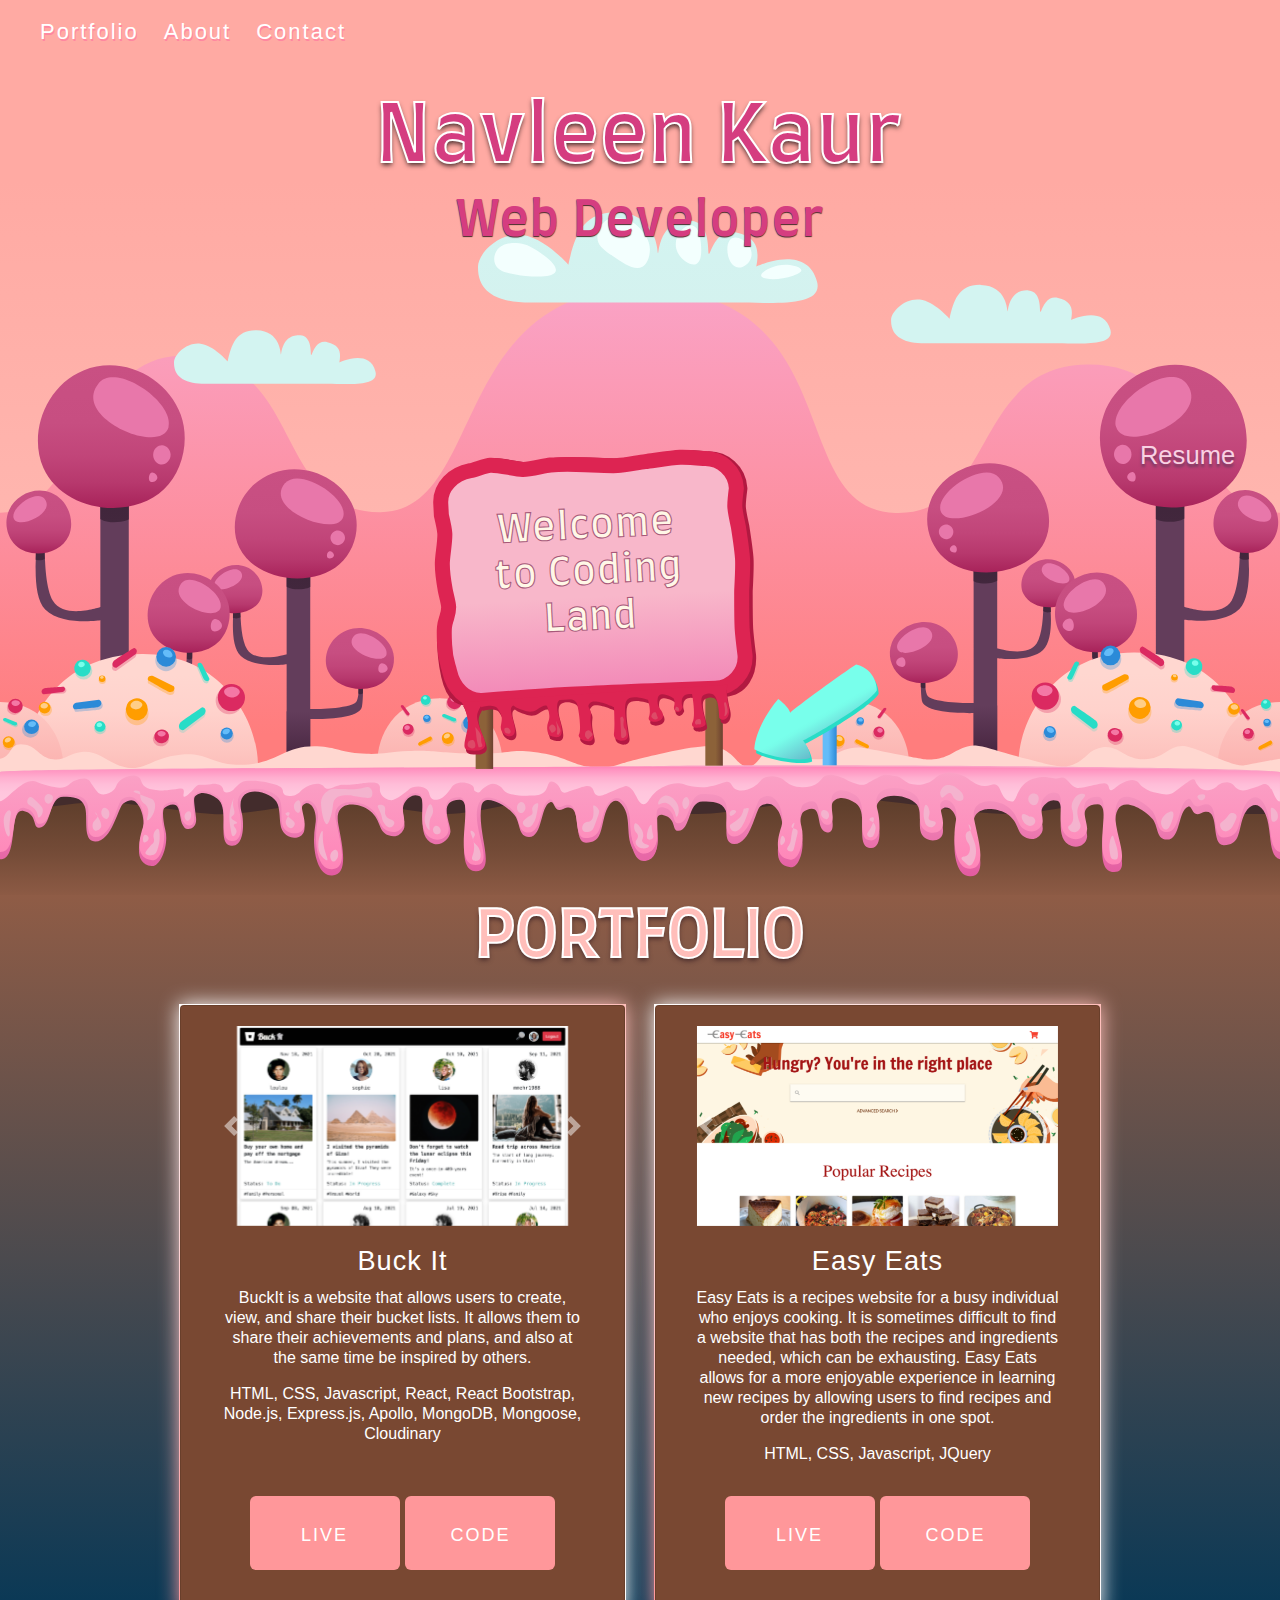
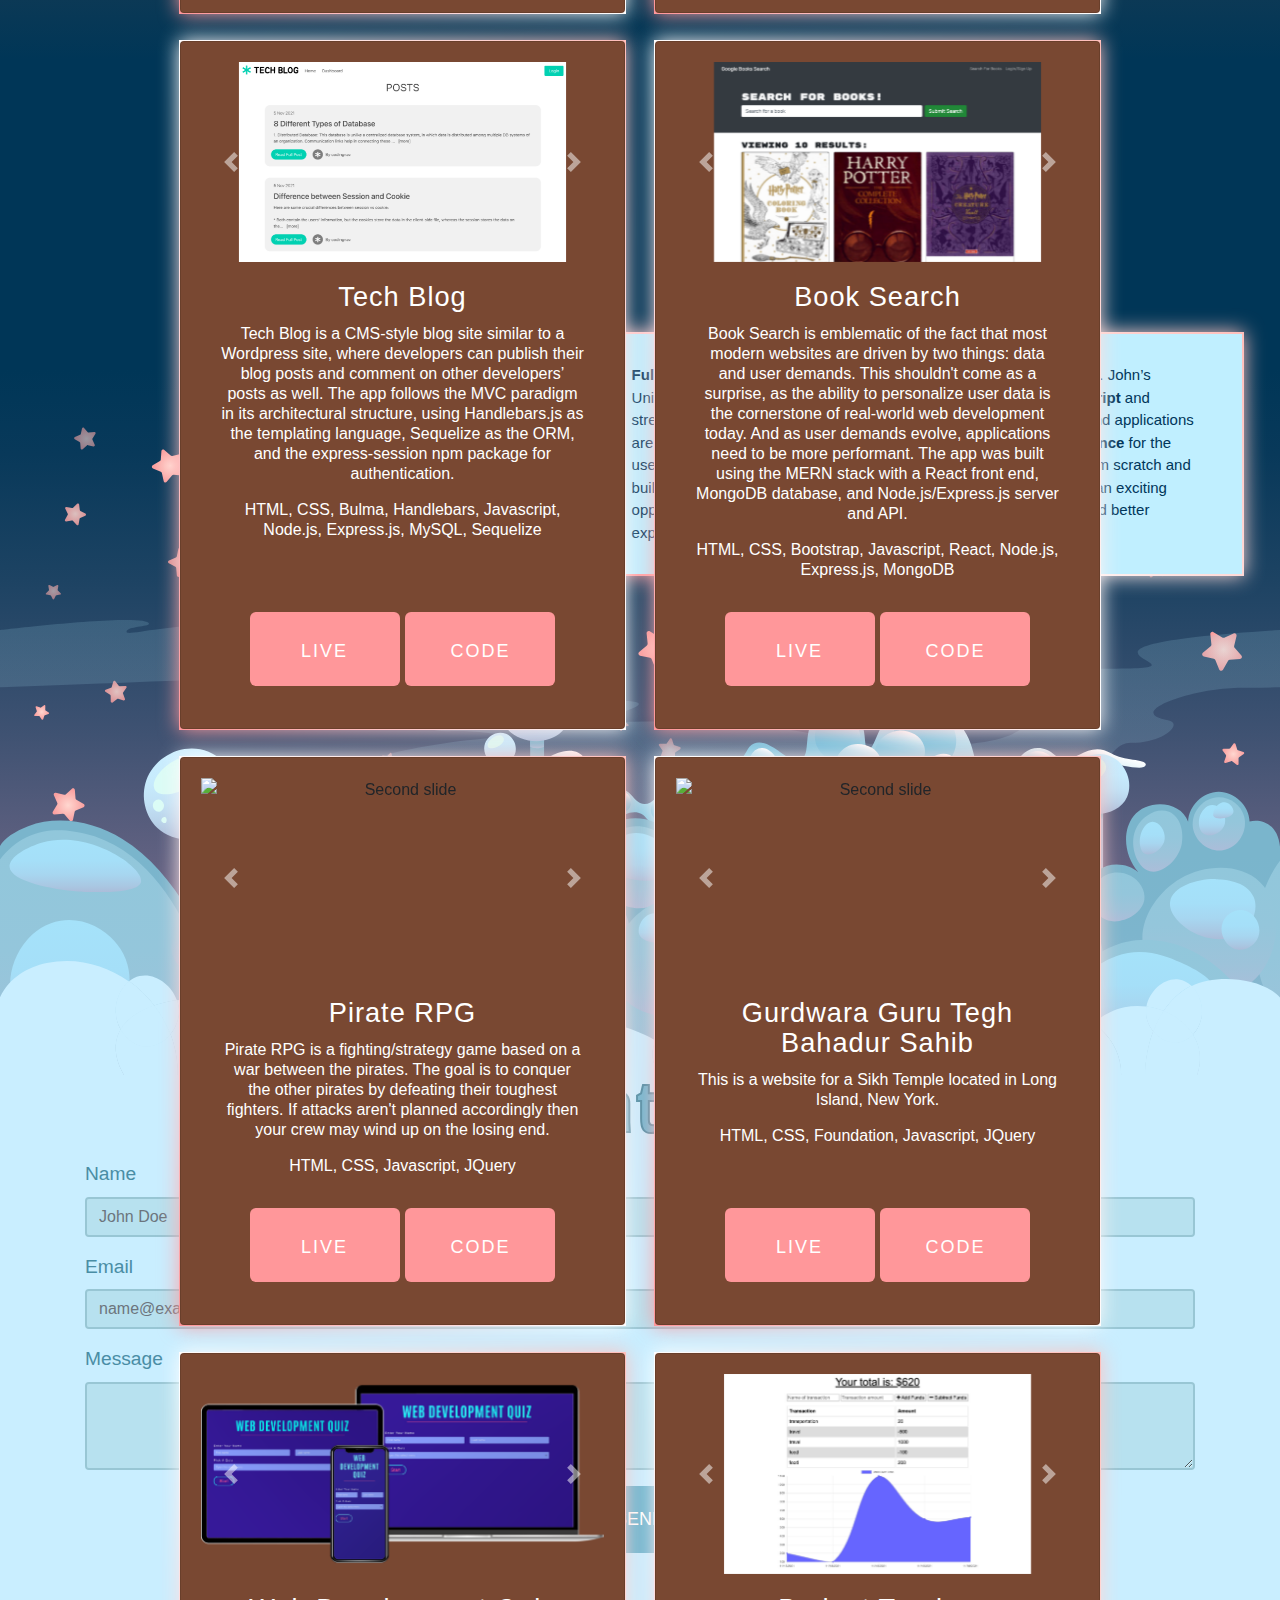
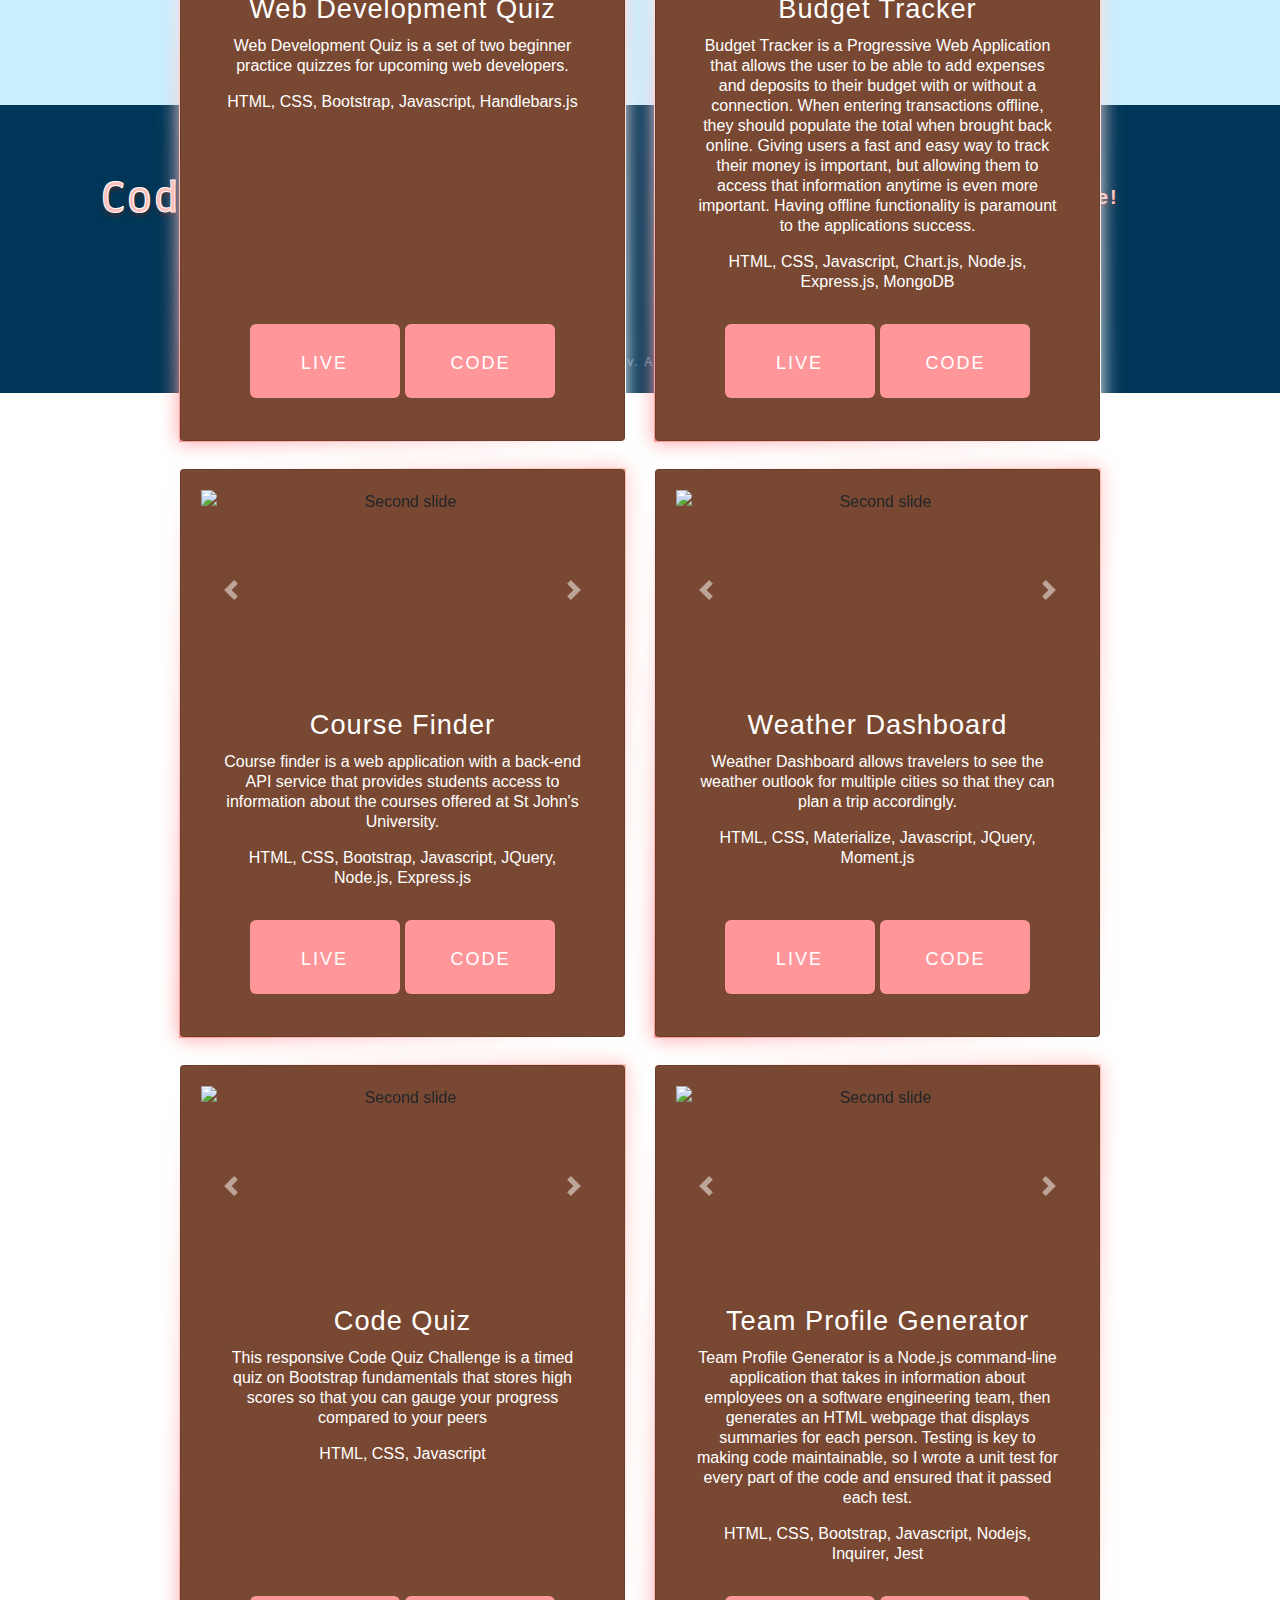
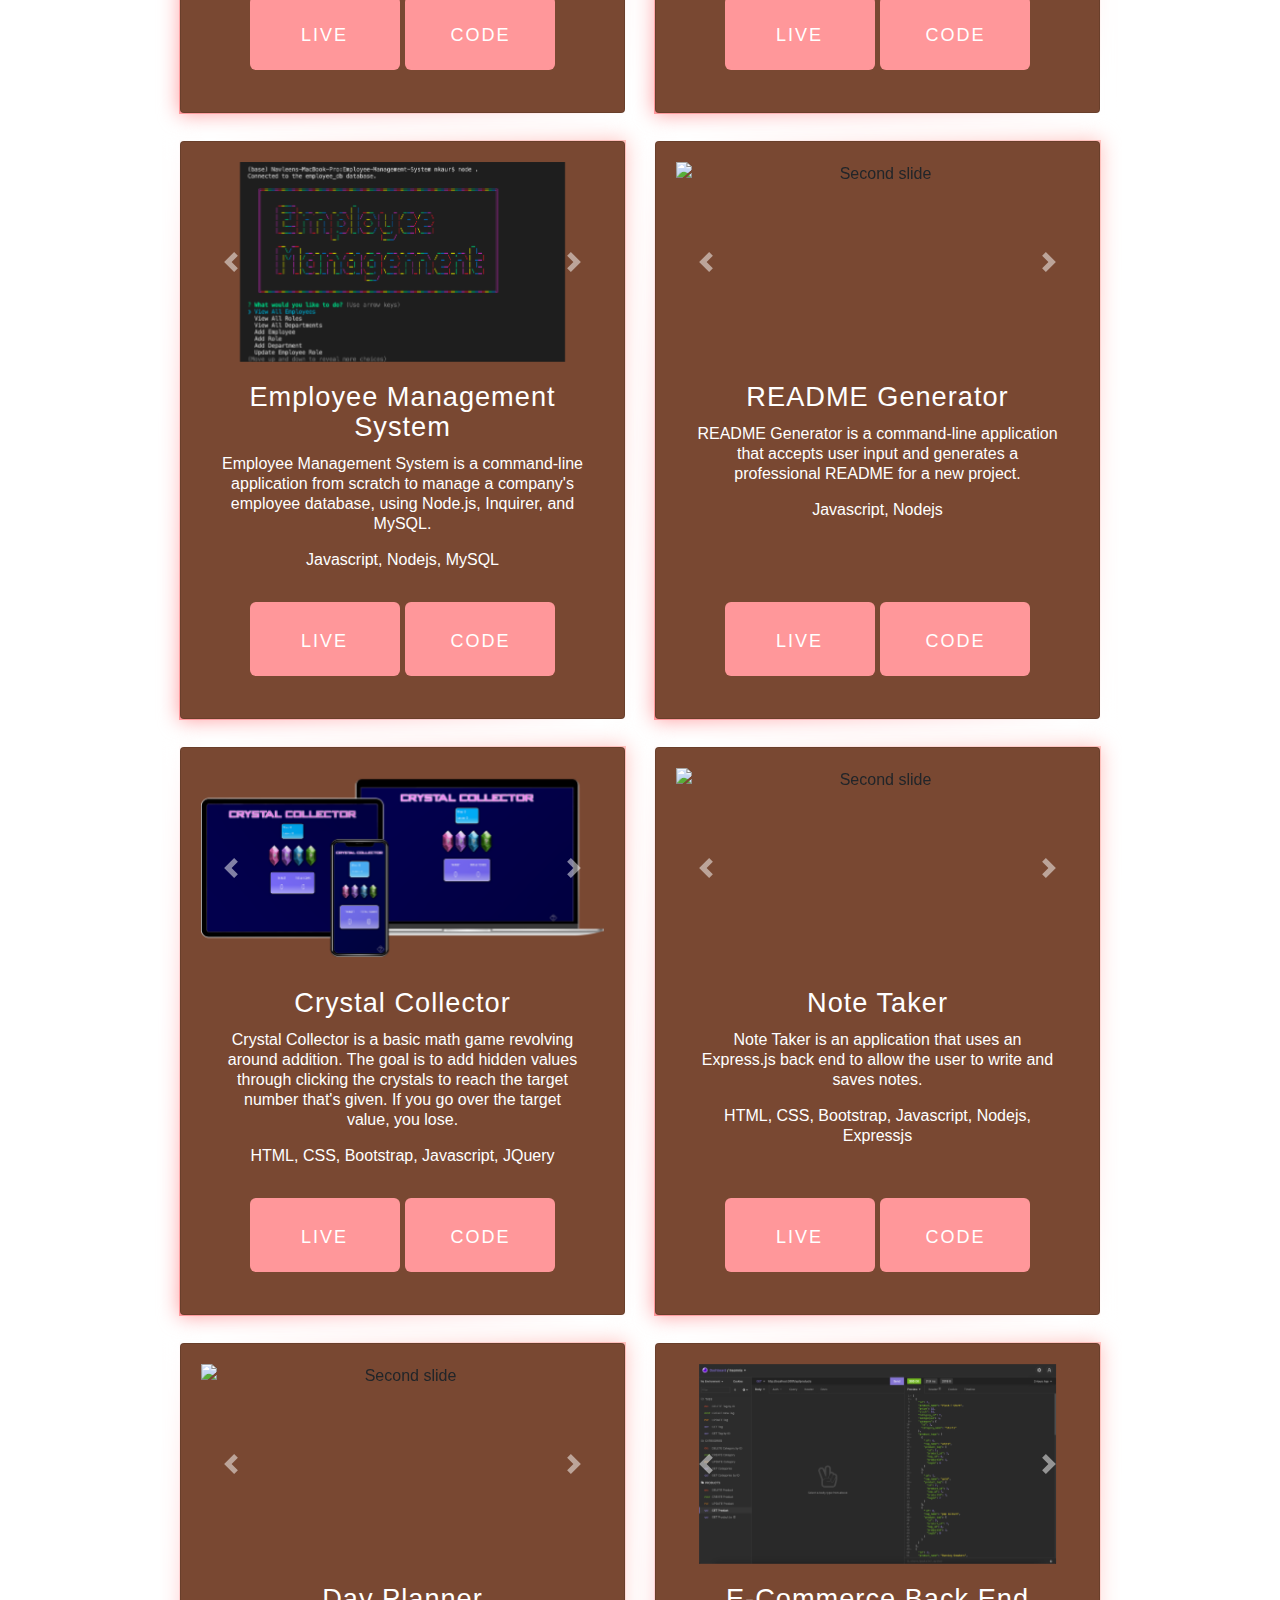
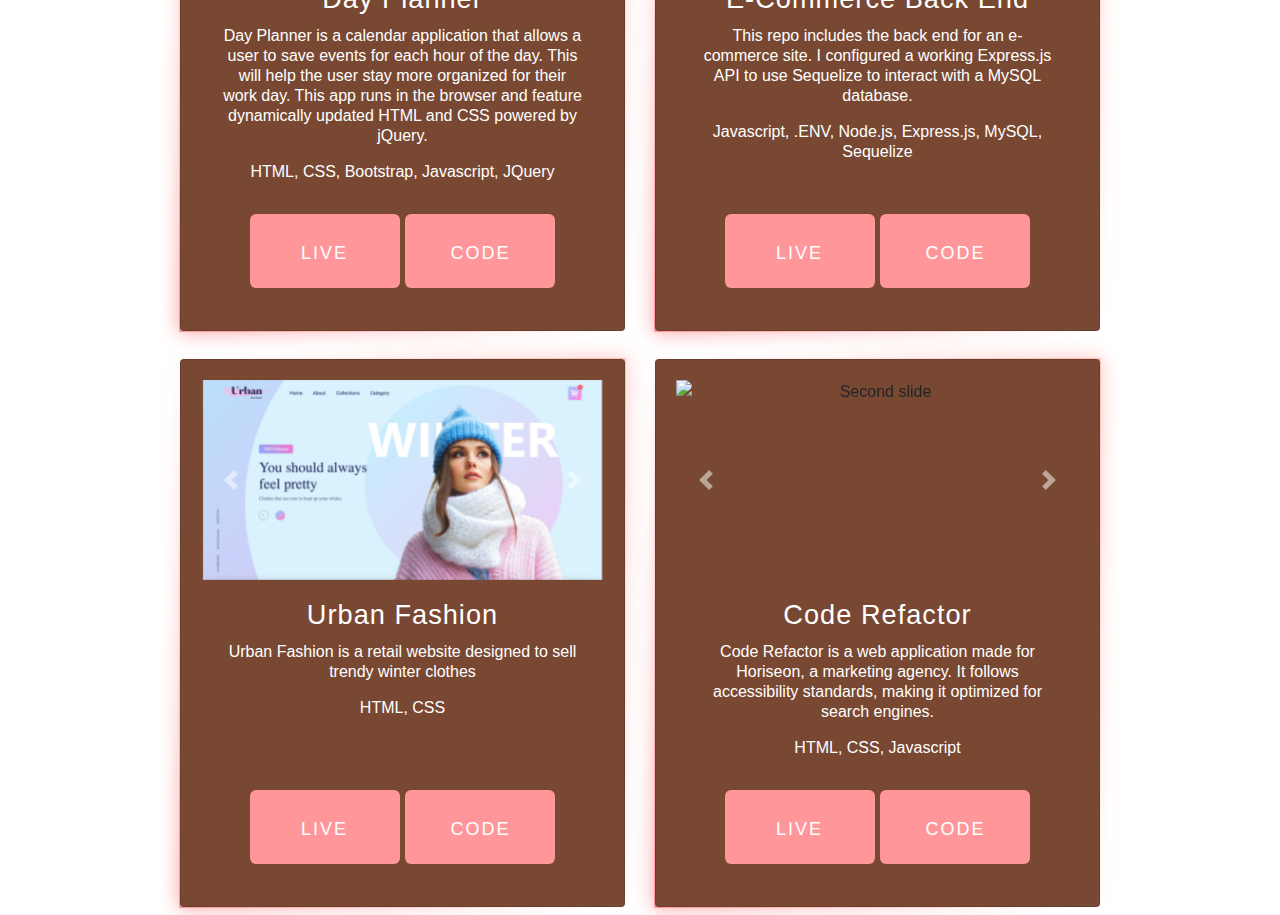
==== commit ea10320b: "Set up icons mobile responsiveness" ====
--- a/index.html
+++ b/index.html
@@ -27,12 +27,16 @@
 		<a class="tree-icon rellax" id="github-tree" data-rellax-speed="-2" href="https://github.com/codingnav/" target="_blank"><i class="fab fa-github"></i></a>
 		<a class="tree-icon rellax" id="linkedin-tree" data-rellax-speed="-2" href="https://linkedin.com/in/codingnav/" target="_blank"><i class="fab fa-linkedin"></i></a>
 		<a class="tree-icon rellax" id="mail-tree"  data-rellax-speed="-2" href="#container-4"><i class="fas fa-envelope-square"></i></a>
-		<a class="tree-icon rellax" id="resume-tree"  data-rellax-speed="-2" href="./assets/docs/resume.pdf" target="_blank"><p>Resume</p></a>
+		<a class="tree-icon rellax" id="resume-tree"  data-rellax-speed="-2" href="./assets/docs/navleen_resume.pdf" target="_blank"><p>Resume</p></a>
 
 		<div id="content">
 			<div>
 				<h1>Navleen Kaur</h1>
 				<h2>Web Developer</h2>
+				<a class="mobile-icon" href="https://github.com/codingnav/" target="_blank"><i class="fab fa-github"></i></a>
+				<a class="mobile-icon" href="https://linkedin.com/in/codingnav/" target="_blank"><i class="fab fa-linkedin"></i></a>
+				<a class="mobile-icon" href="#container-4"><i class="fas fa-envelope-square"></i></a>
+				<a class="mobile-icon" href="./assets/docs/navleen_resume.pdf" target="_blank"><p>Resume</p></a>
 			</div>
 			<h3>Welcome to Coding Land</h3>
 		</div>
--- a/assets/css/style.css
+++ b/assets/css/style.css
@@ -89,7 +89,7 @@
 }
 
 .tree-icon:hover {
-  color: #f799c4 !important;
+  color: #19ffeb !important;
 }
 
 .tree-icon *:hover {
@@ -120,6 +120,20 @@
   font-size: 2vw;
   right: 3.5vw;
   bottom: 32vw;
+}
+
+.fact_2 {
+  position: relative;
+  z-index: 100;
+}
+
+.fact_2 {
+  cursor: pointer;
+  -webkit-transform-origin: center center;
+          transform-origin: center center;
+  transform-box: fill-box;
+  -webkit-animation: rotate-anim 1.5s forwards infinite linear;
+          animation: rotate-anim 1.5s forwards infinite linear;
 }
 
 .pink-background {
@@ -136,6 +150,7 @@
   z-index: 1;
   font-family: "Farro", sans-serif;
   letter-spacing: 2px;
+  pointer-events: none;
 }
 
 #content h1 {
@@ -194,6 +209,10 @@
   -webkit-animation: spin 3s alternate infinite linear;
           animation: spin 3s alternate infinite linear;
   transform-box: fill-box;
+}
+
+.mobile-icon {
+  display: none;
 }
 
 .mobile {
@@ -375,7 +394,7 @@
 }
 
 .effect.effect-5:hover {
-  text-indent: 30px;
+  text-indent: 15px;
 }
 
 .effect.effect-5:hover:before {
@@ -612,27 +631,59 @@
 
 @-webkit-keyframes social-anim {
   from {
-    -webkit-transform: rotate(-30deg);
-            transform: rotate(-30deg);
+    -webkit-transform: scale(1);
+            transform: scale(1);
   }
   to {
-    -webkit-transform: rotate(30deg);
-            transform: rotate(30deg);
+    -webkit-transform: scale(1.3);
+            transform: scale(1.3);
   }
 }
 
 @keyframes social-anim {
   from {
-    -webkit-transform: rotate(-30deg);
-            transform: rotate(-30deg);
+    -webkit-transform: scale(1);
+            transform: scale(1);
   }
   to {
-    -webkit-transform: rotate(30deg);
-            transform: rotate(30deg);
+    -webkit-transform: scale(1.3);
+            transform: scale(1.3);
+  }
+}
+
+@-webkit-keyframes rotate-anim {
+  from {
+    -webkit-transform: rotate(0deg);
+            transform: rotate(0deg);
+  }
+  to {
+    -webkit-transform: rotate(360deg);
+            transform: rotate(360deg);
+  }
+}
+
+@keyframes rotate-anim {
+  from {
+    -webkit-transform: rotate(0deg);
+            transform: rotate(0deg);
+  }
+  to {
+    -webkit-transform: rotate(360deg);
+            transform: rotate(360deg);
   }
 }
 
 @media (max-width: 1040px) {
+  .mobile-icon {
+    display: inline;
+    padding-left: 10px;
+    font-size: 8vw;
+    color: white;
+    text-shadow: 0px 1px 3px #472b2b;
+  }
+  .tree-icon {
+    display: none;
+  }
   #content h1 {
     padding-top: 20vh;
   }
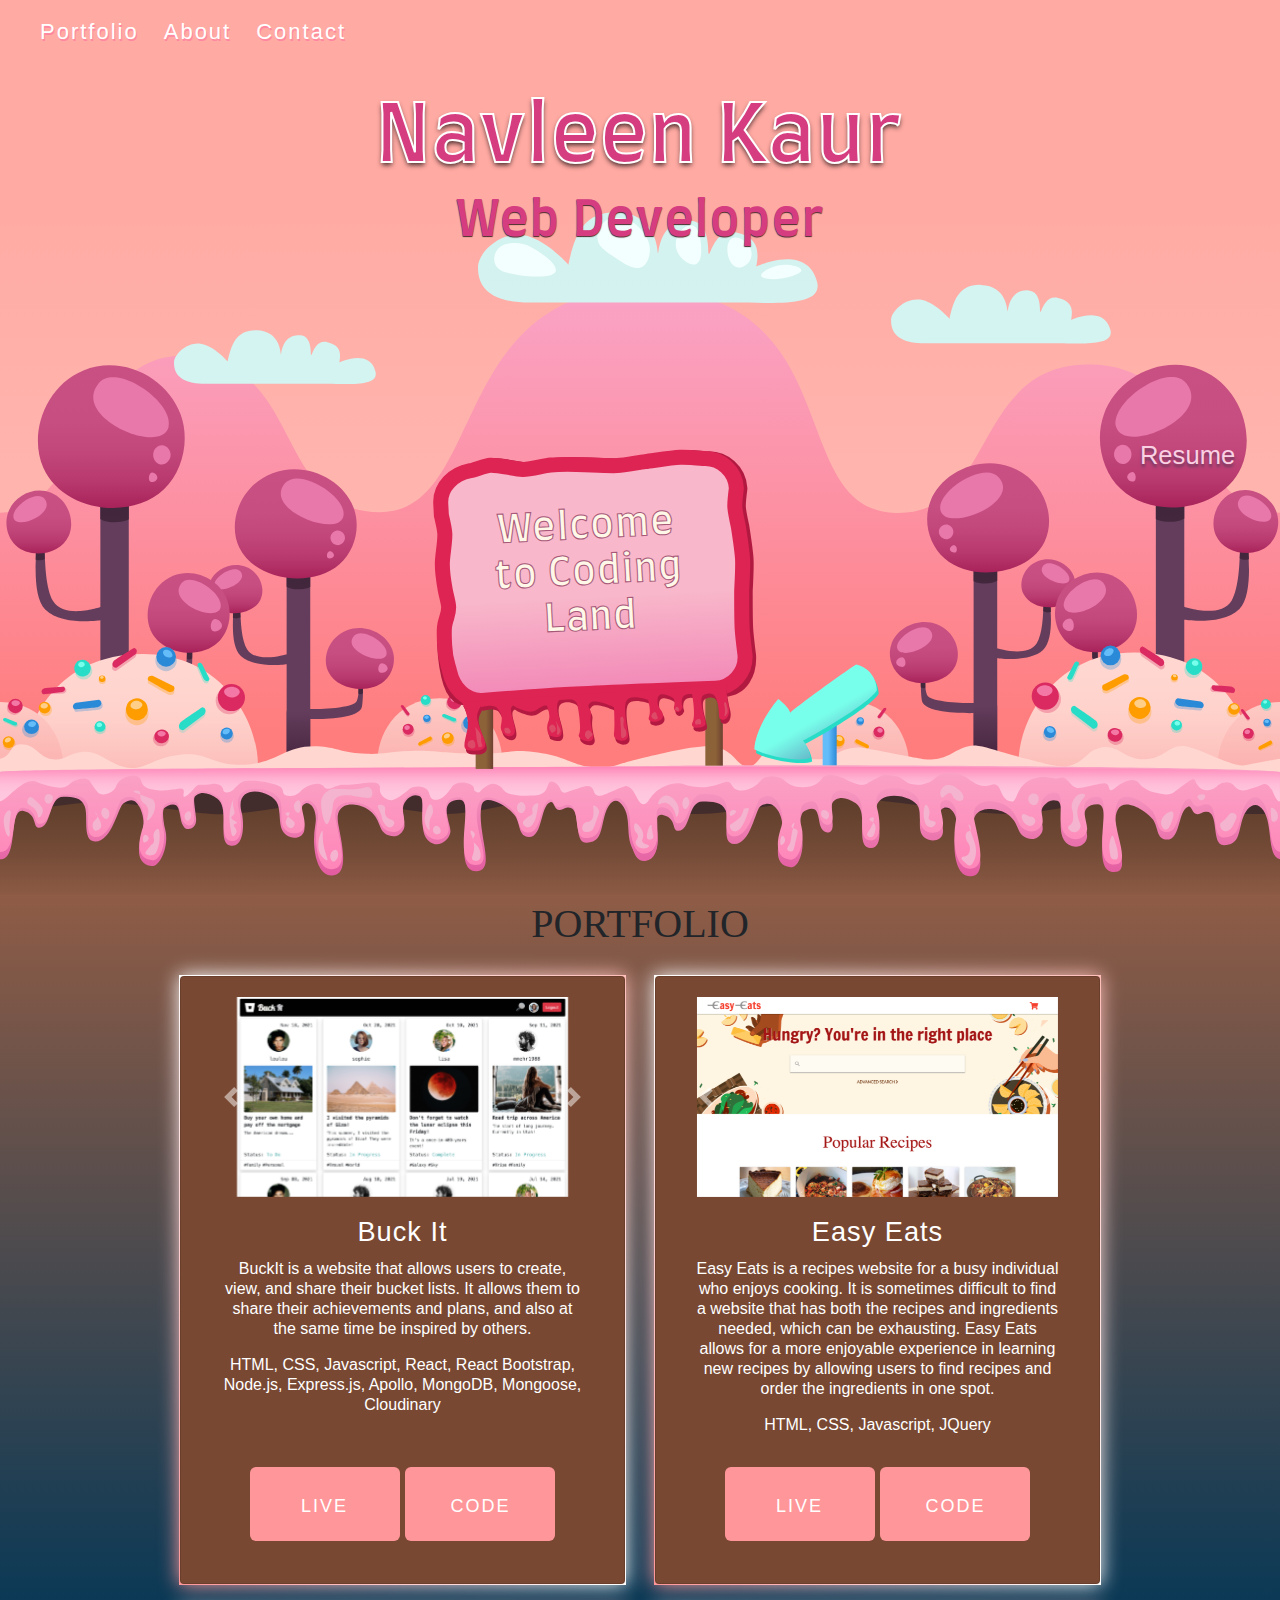
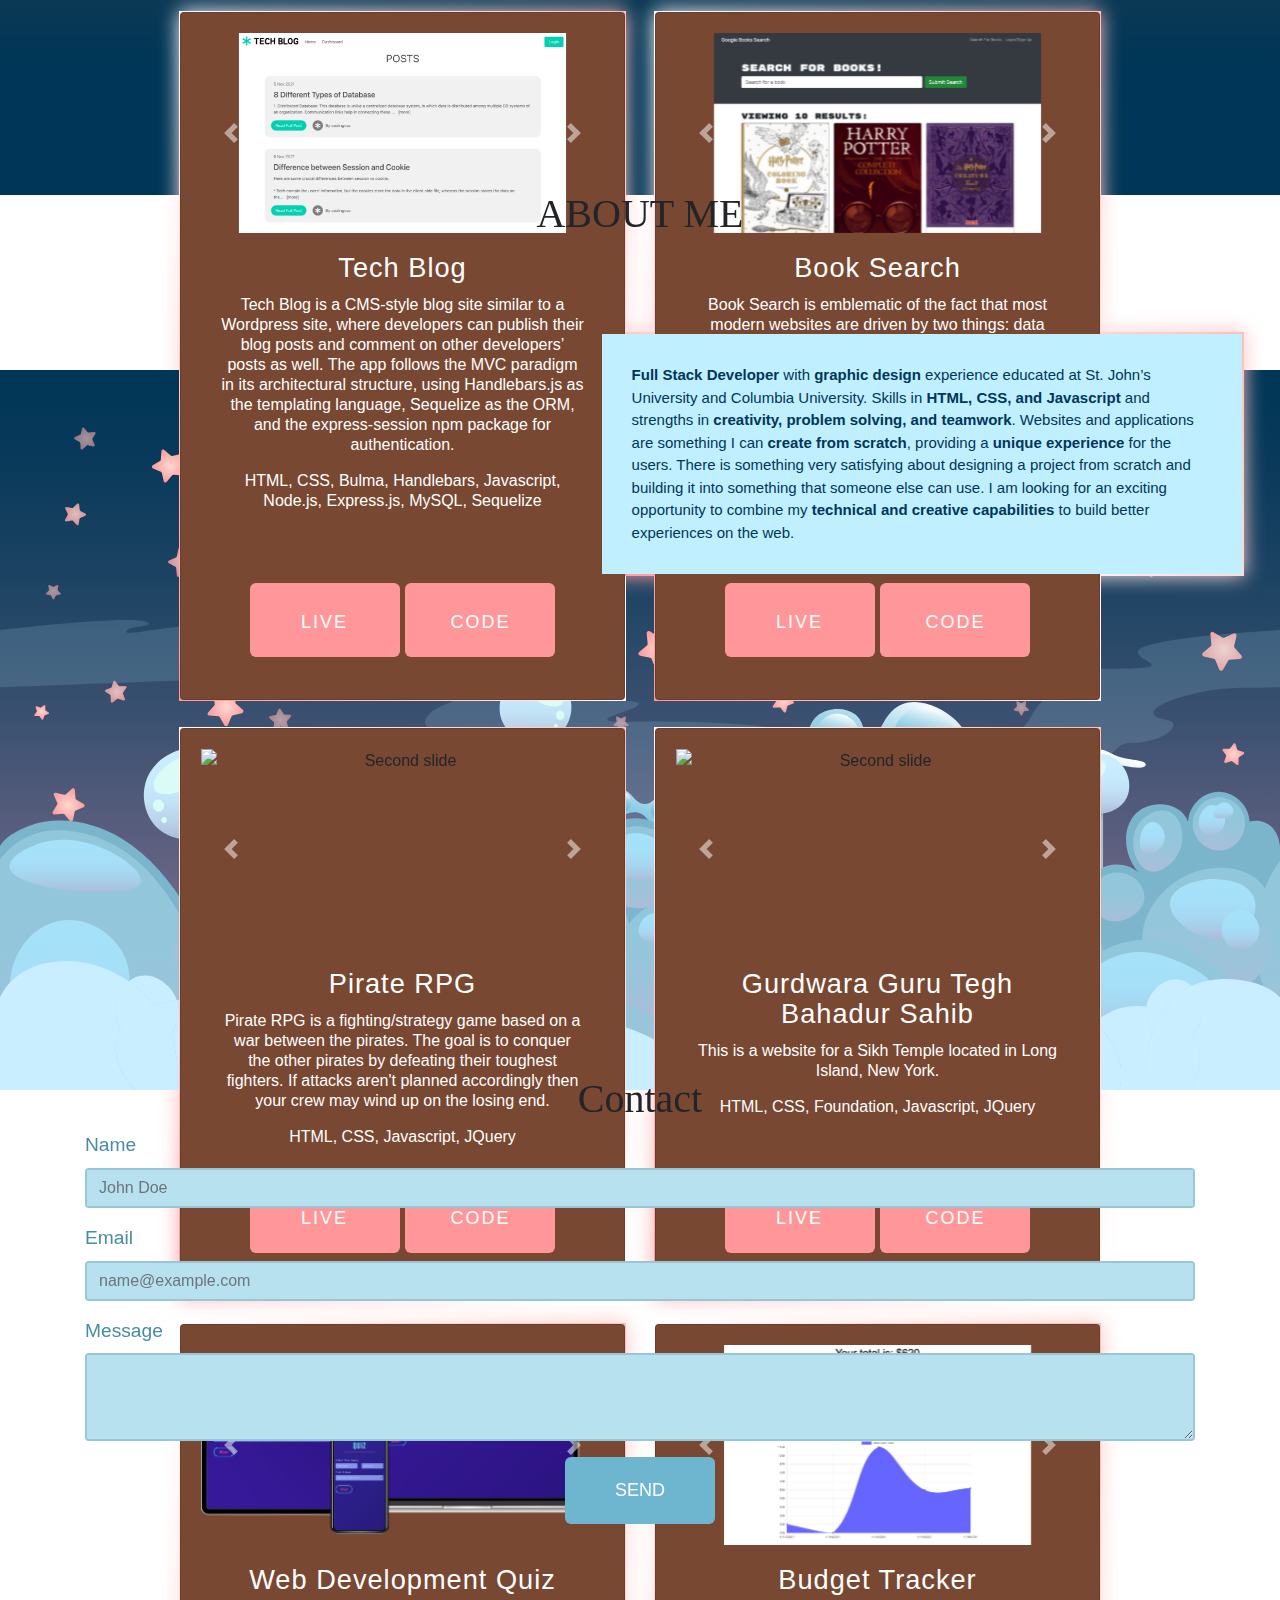
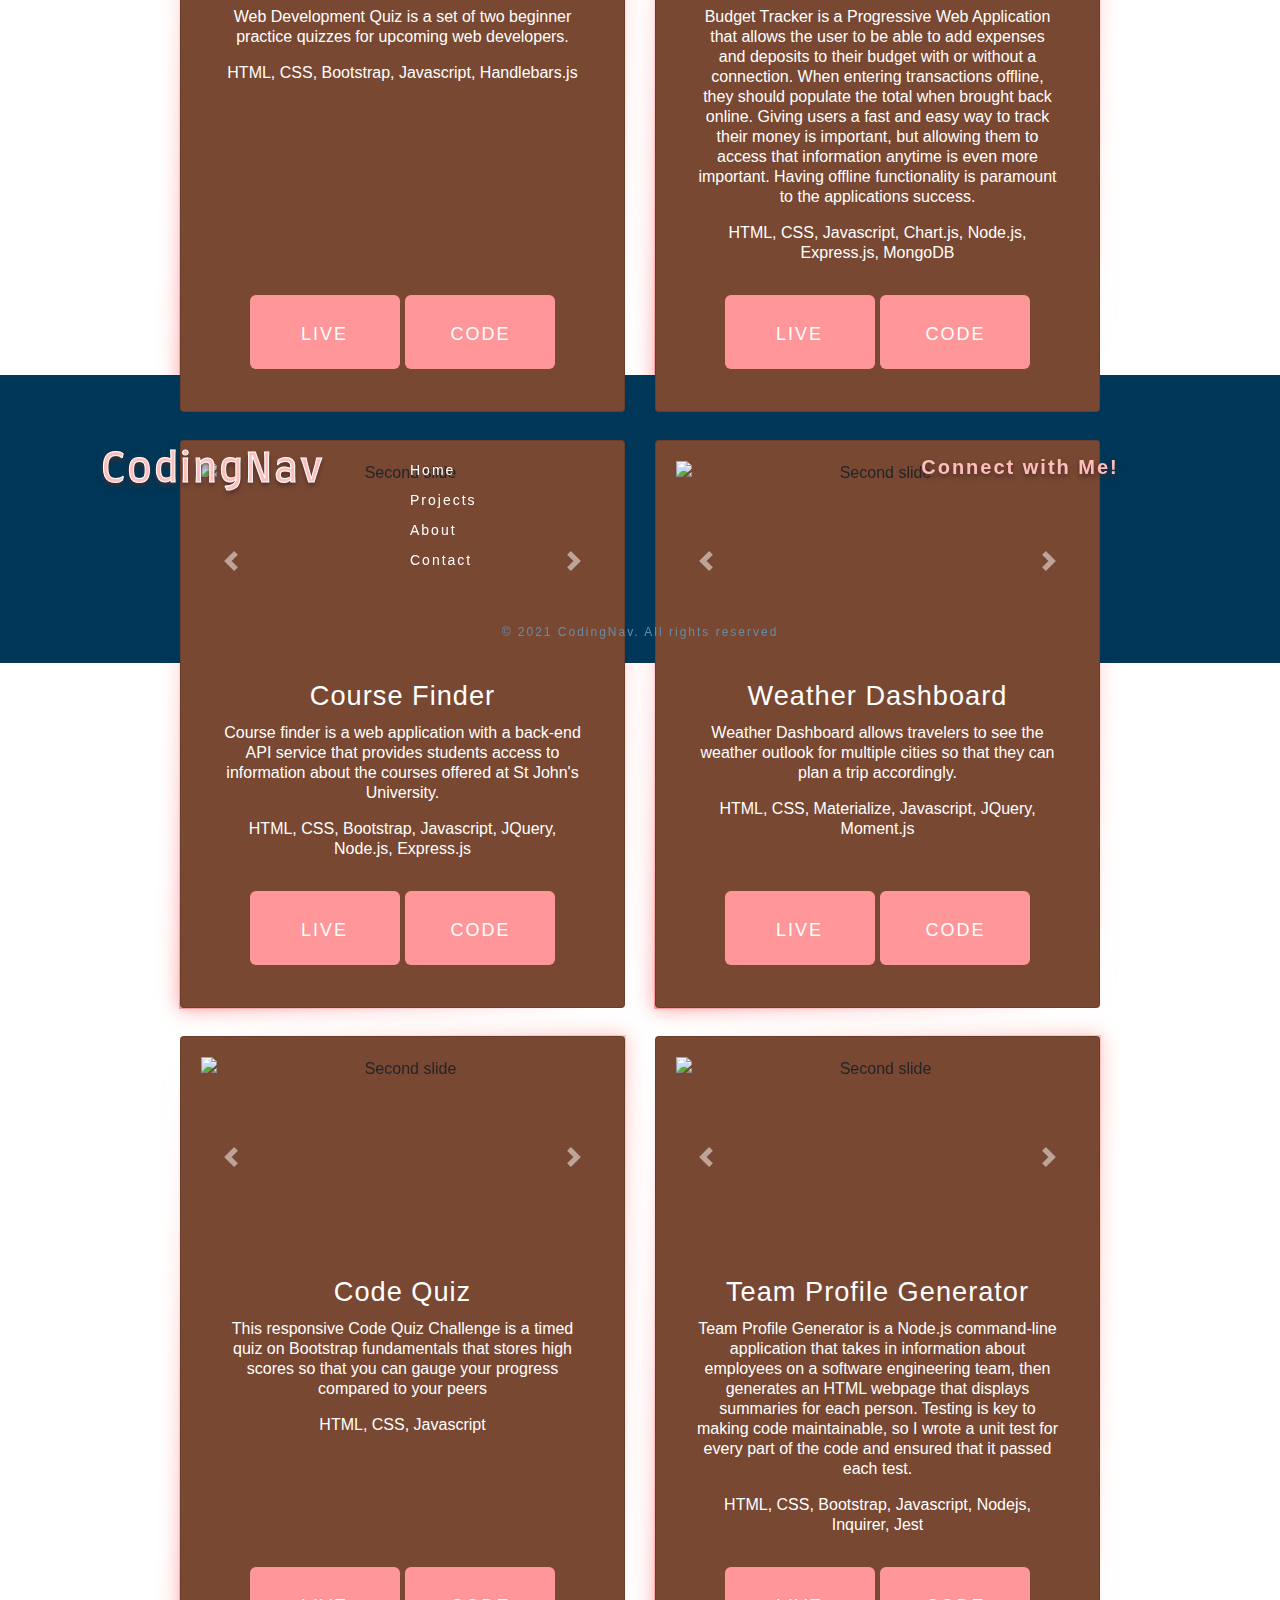
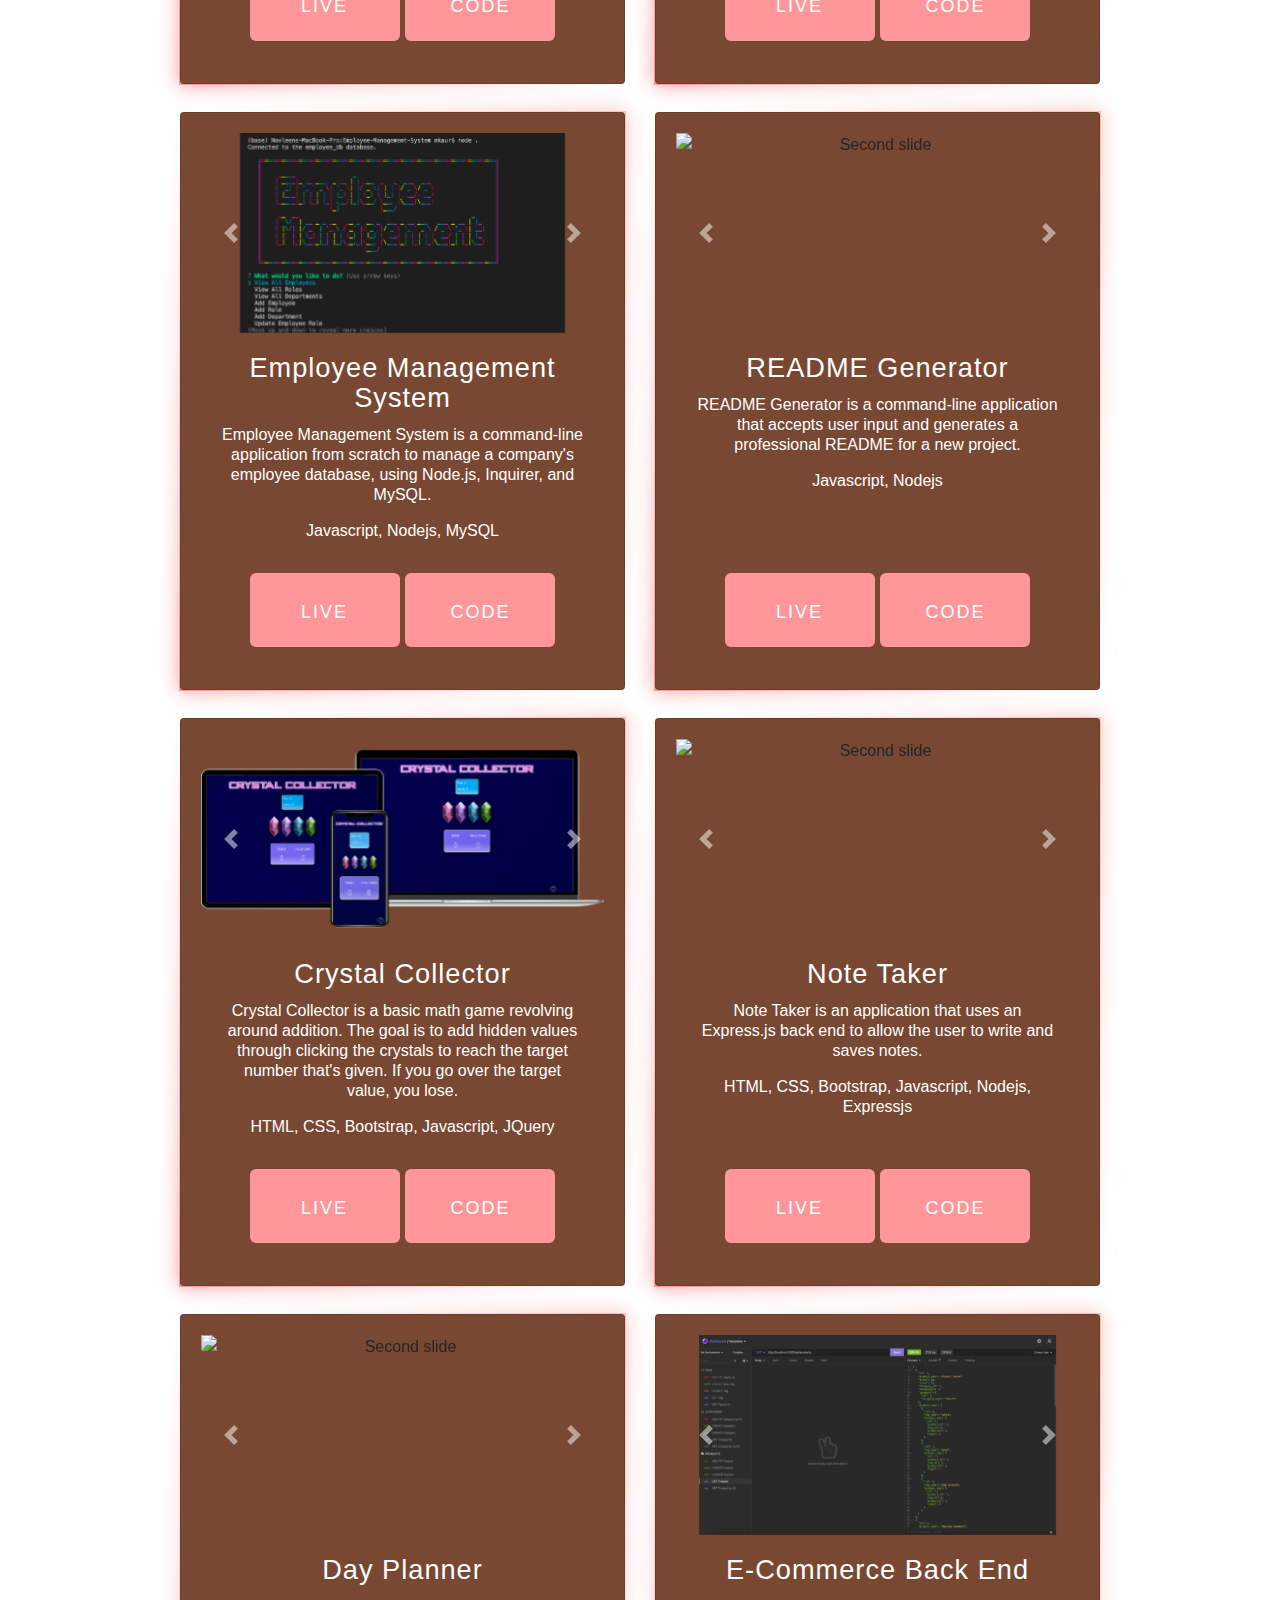
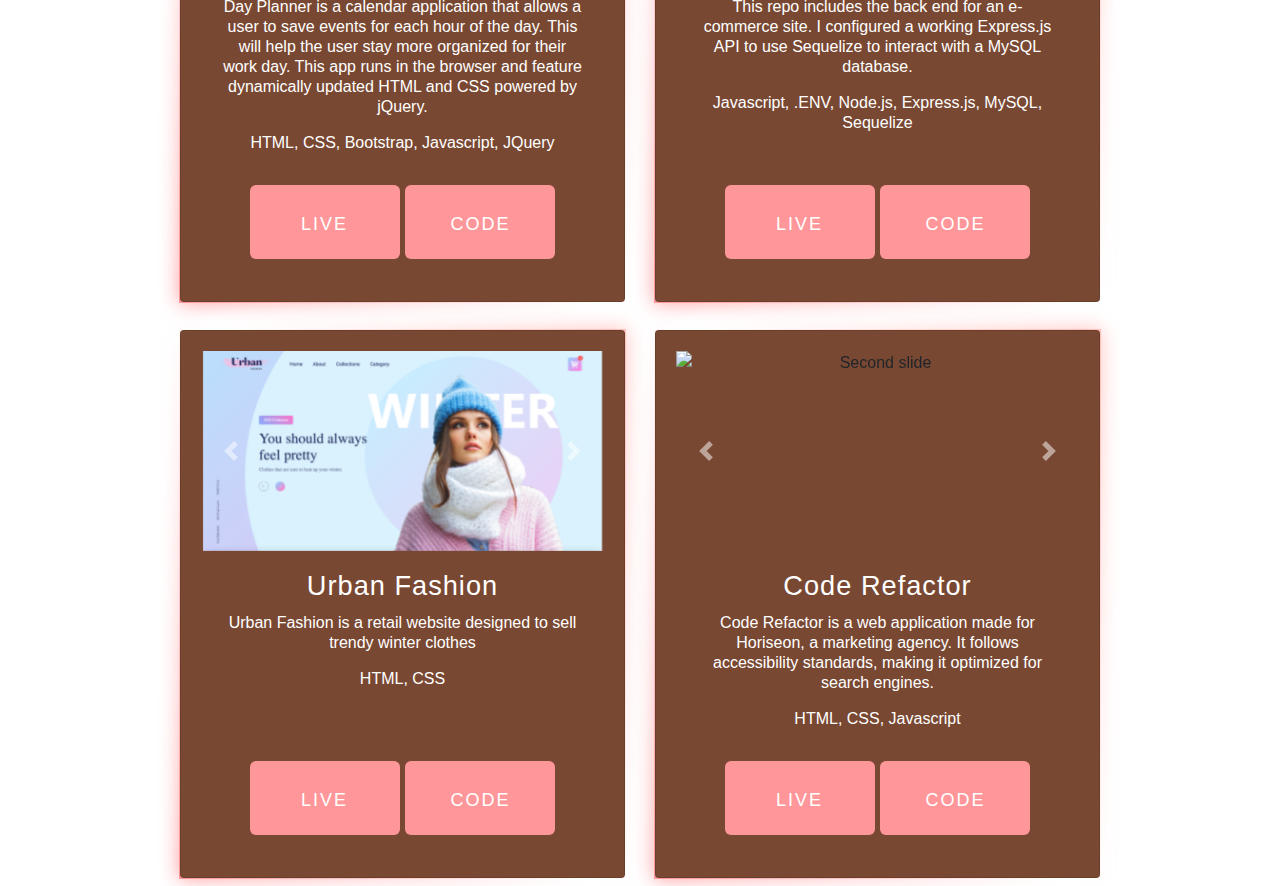
==== commit b100ec73: "Changed ids" ====
--- a/index.html
+++ b/index.html
@@ -19,9 +19,9 @@
 	<div class="my-container" id="container-1">
 		<div class="pink-background"></div>
 		<div class="nav">
-			<a href="#container-2">Portfolio</a>
-			<a href="#container-3">About</a>
-			<a href="#container-4">Contact</a>
+			<a href="#portfolio">Portfolio</a>
+			<a href="#about">About</a>
+			<a href="#contact">Contact</a>
 		</div>
 
 		<a class="tree-icon rellax" id="github-tree" data-rellax-speed="-2" href="https://github.com/codingnav/" target="_blank"><i class="fab fa-github"></i></a>
@@ -49,7 +49,7 @@
 	<div class="background margin"></div>
 
 	<!-- PORTFOLIO SECTION -->
-	<div class="my-container" id="container-2">
+	<div class="my-container" id="portfolio">
 		<h1>PORTFOLIO</h1>
 
 		<!-- DESKTOP PORTFOLIO SECTION -->
@@ -60,7 +60,7 @@
 	</div>
 
 	<!-- ABOUT SECTION -->
-	<div class="my-container margin-2" id="container-3">
+	<div class="my-container margin-2" id="about">
 		<!-- Night Background SVG -->
 		<div id="svg-2"></div>
 		<h1>ABOUT ME</h1>
@@ -81,7 +81,7 @@
 
 
 	<!-- CONTACT SECTION -->
-	<div class="my-container margin-3" id="container-4">
+	<div class="my-container margin-3" id="contact">
 		<div class="container">
 			<h1>Contact</h1>
 			<form id="contact-form" autocomplete="off">
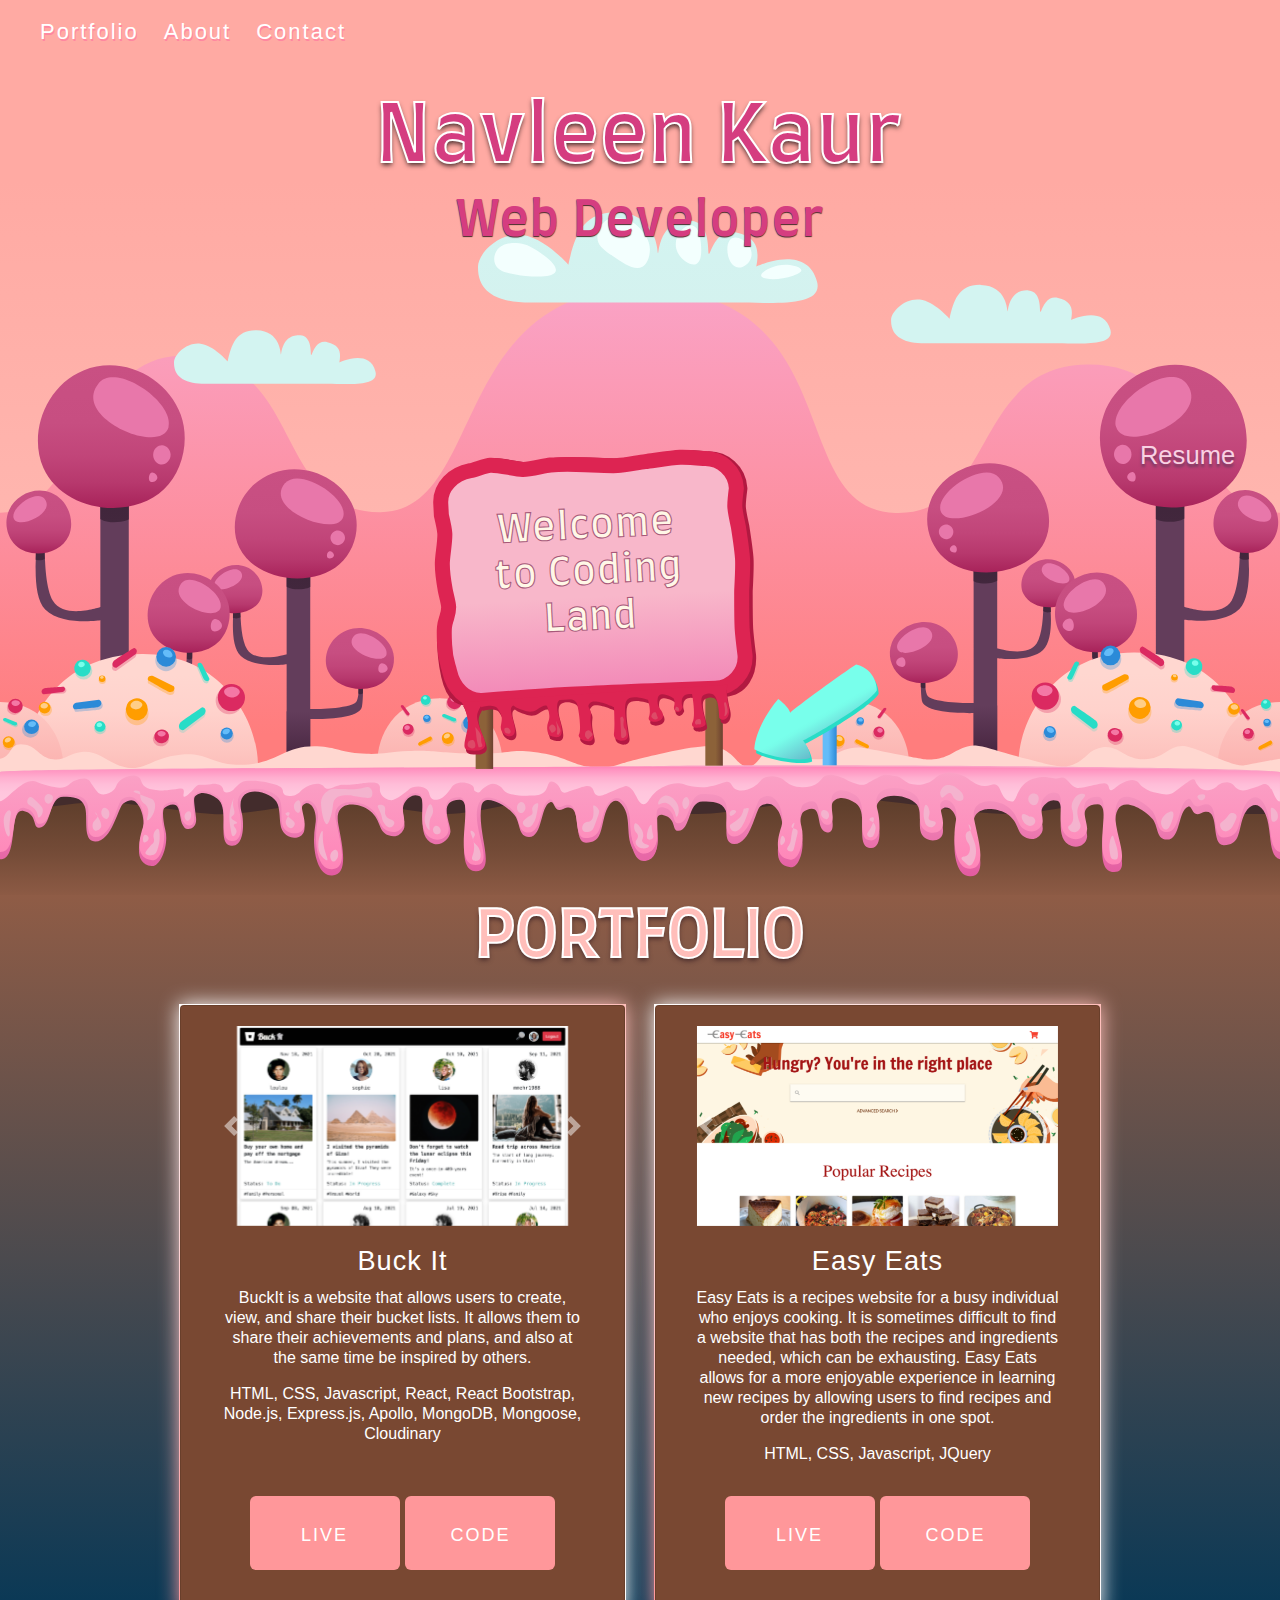
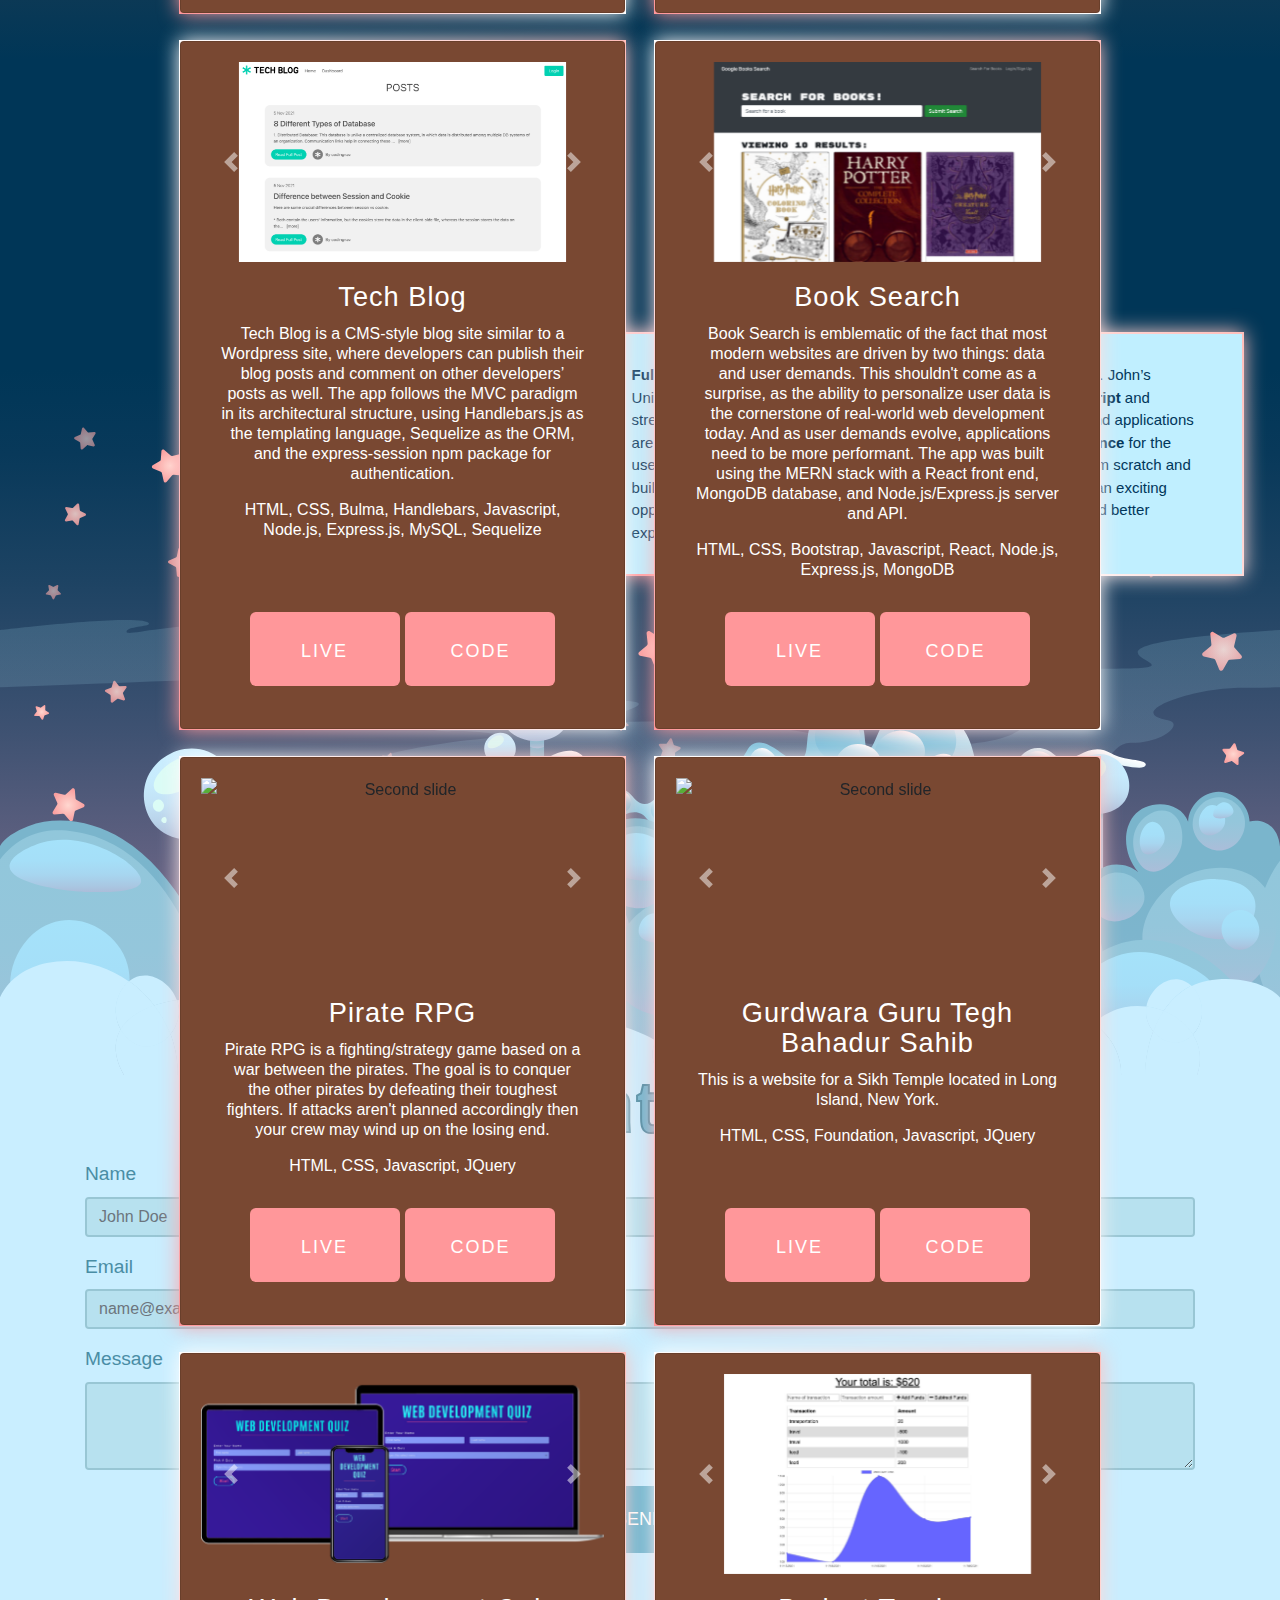
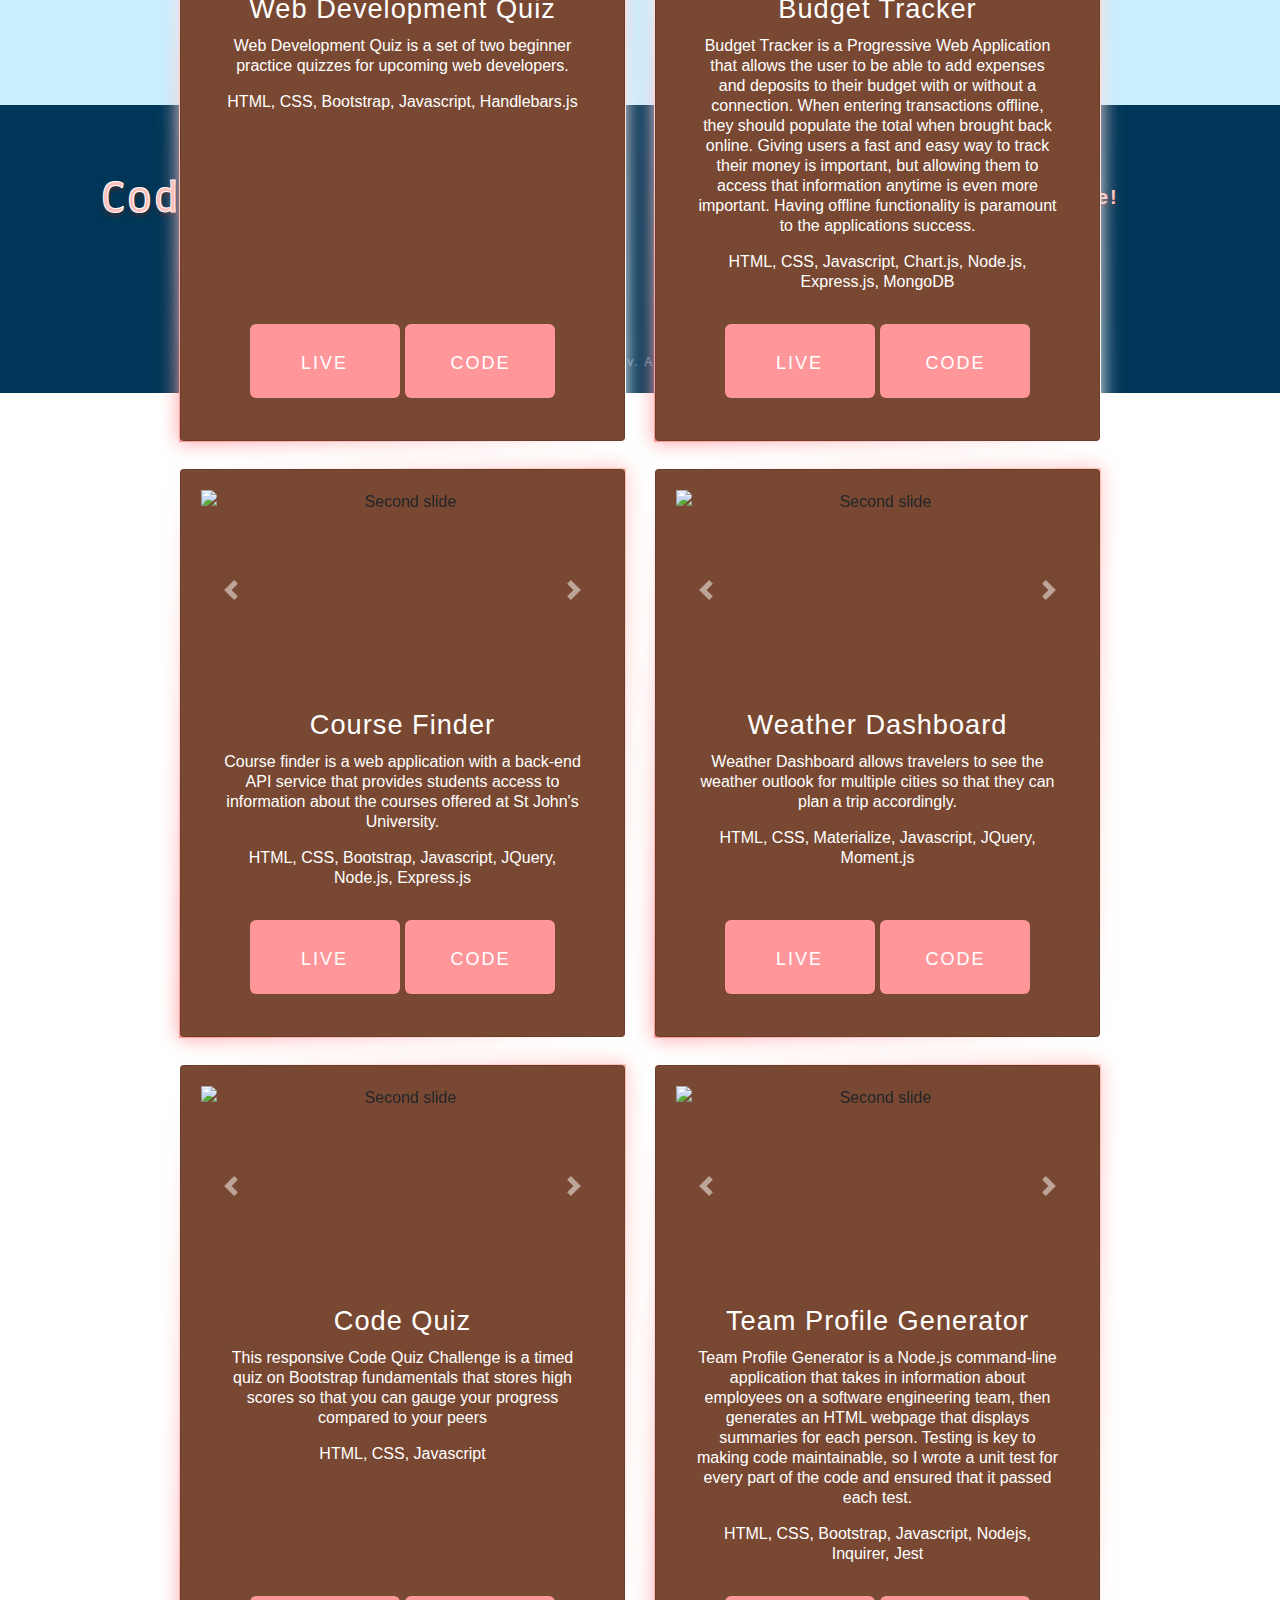
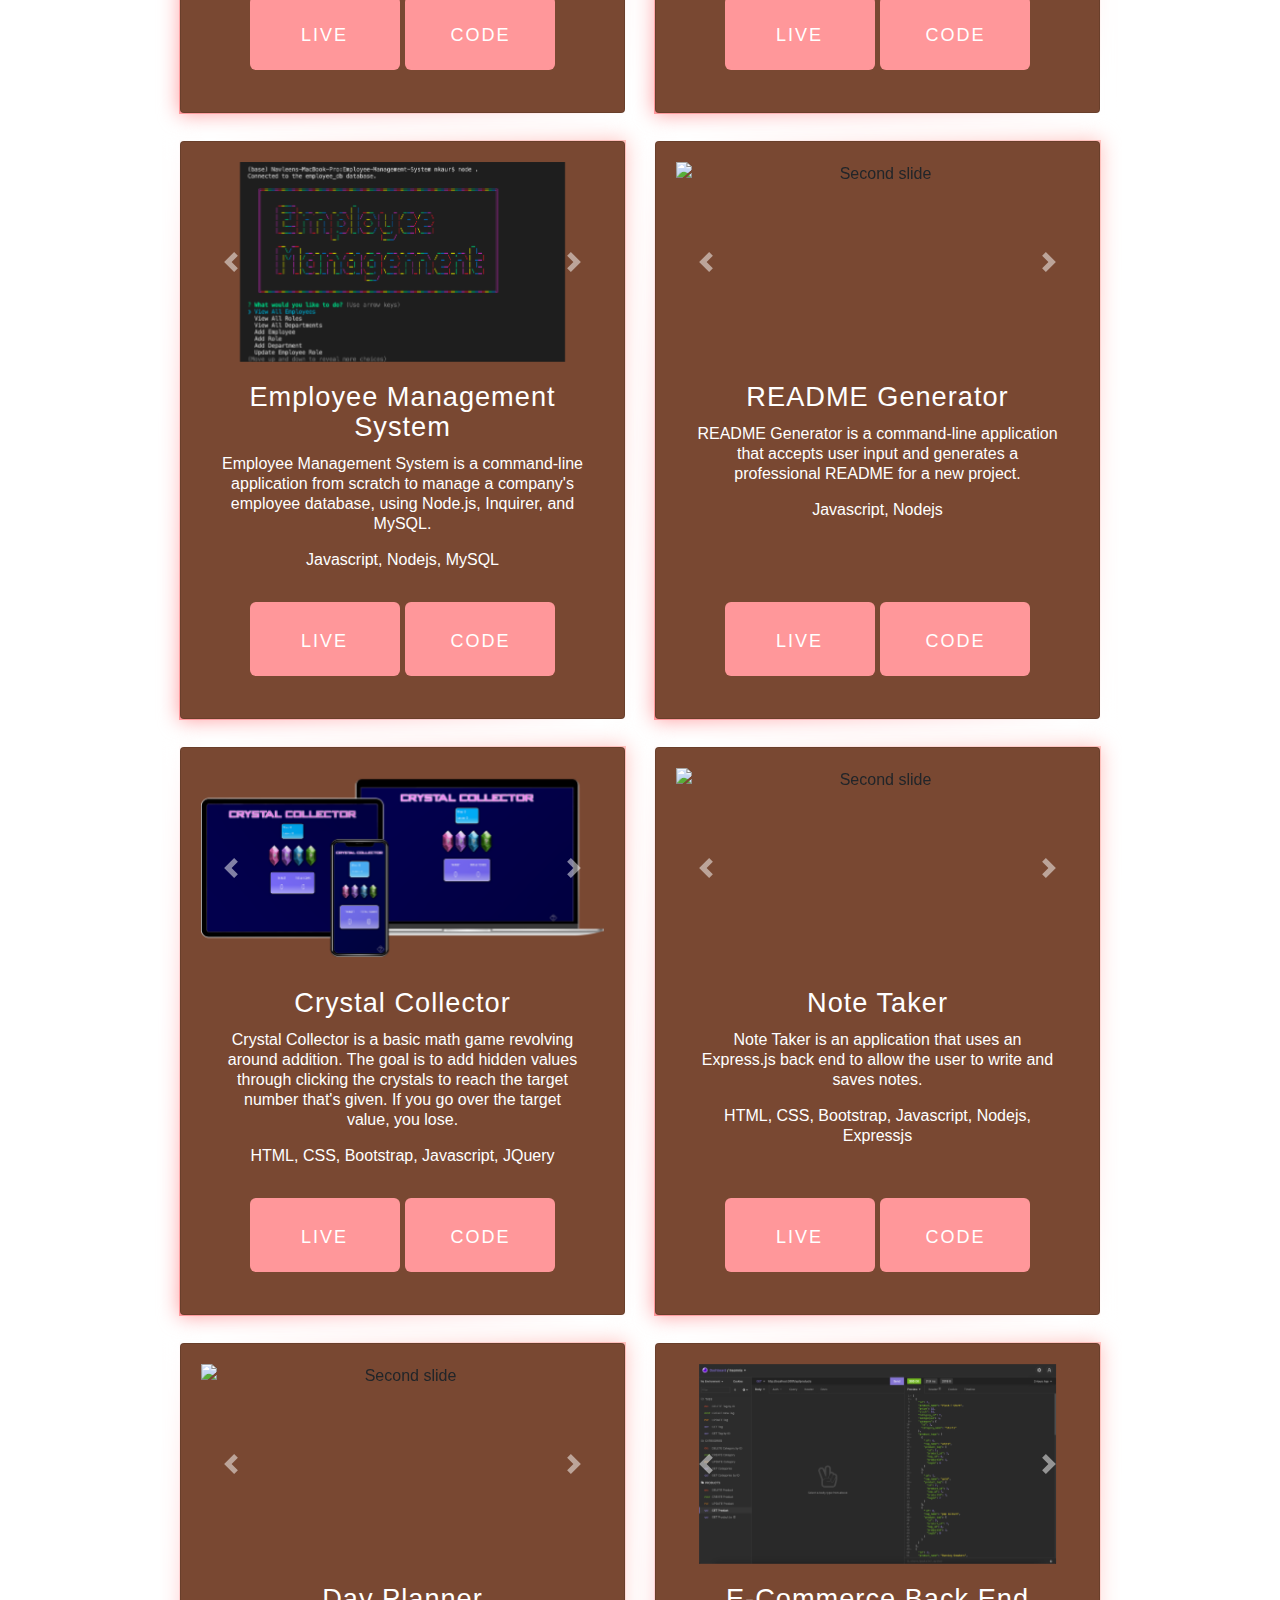
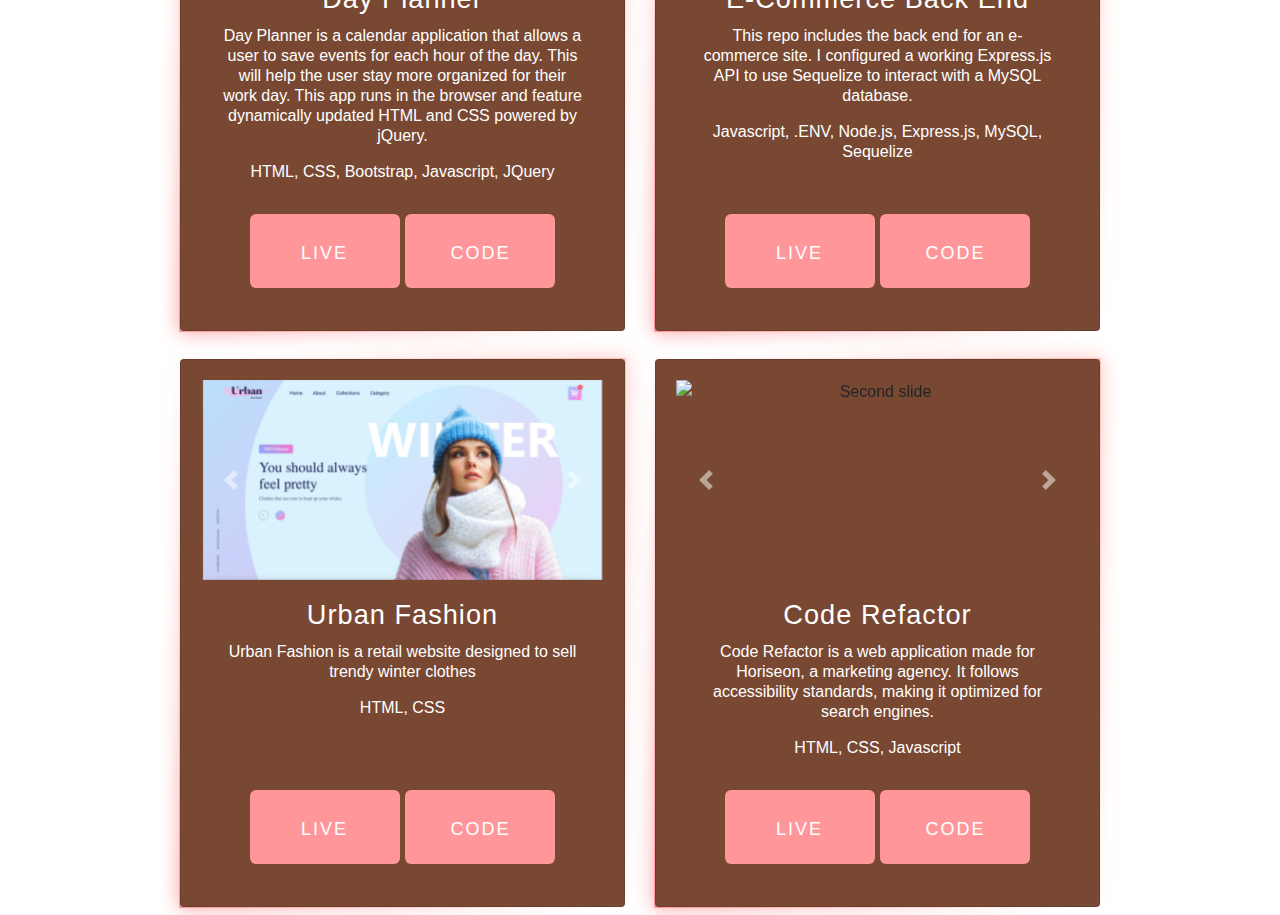
==== commit 270fc692: "Changed href" ====
--- a/index.html
+++ b/index.html
@@ -26,7 +26,7 @@
 
 		<a class="tree-icon rellax" id="github-tree" data-rellax-speed="-2" href="https://github.com/codingnav/" target="_blank"><i class="fab fa-github"></i></a>
 		<a class="tree-icon rellax" id="linkedin-tree" data-rellax-speed="-2" href="https://linkedin.com/in/codingnav/" target="_blank"><i class="fab fa-linkedin"></i></a>
-		<a class="tree-icon rellax" id="mail-tree"  data-rellax-speed="-2" href="#container-4"><i class="fas fa-envelope-square"></i></a>
+		<a class="tree-icon rellax" id="mail-tree"  data-rellax-speed="-2" href="#contact"><i class="fas fa-envelope-square"></i></a>
 		<a class="tree-icon rellax" id="resume-tree"  data-rellax-speed="-2" href="./assets/docs/navleen_resume.pdf" target="_blank"><p>Resume</p></a>
 
 		<div id="content">
@@ -35,7 +35,7 @@
 				<h2>Web Developer</h2>
 				<a class="mobile-icon" href="https://github.com/codingnav/" target="_blank"><i class="fab fa-github"></i></a>
 				<a class="mobile-icon" href="https://linkedin.com/in/codingnav/" target="_blank"><i class="fab fa-linkedin"></i></a>
-				<a class="mobile-icon" href="#container-4"><i class="fas fa-envelope-square"></i></a>
+				<a class="mobile-icon" href="#contact"><i class="fas fa-envelope-square"></i></a>
 				<a class="mobile-icon" href="./assets/docs/navleen_resume.pdf" target="_blank"><p>Resume</p></a>
 			</div>
 			<h3>Welcome to Coding Land</h3>
@@ -128,7 +128,7 @@
 					<a href="mailto:codingnavleen@gmail.com"><i class="fas fa-envelope-square"></i></a>
 					<a href="https://github.com/codingnav/" target="_blank"><i class="fab fa-github"></i></a>
 					<a href="https://linkedin.com/in/codingnav/" target="_blank"><i class="fab fa-linkedin"></i></a>
-					<a href="./assets/docs/resume.pdf" target="_blank"><i class="fas fa-file"></i></a>
+					<a href="./assets/docs/navleen_resume.pdf" target="_blank"><i class="fas fa-file"></i></a>
 				</div>
 			</div>
 			<div class="row">
--- a/assets/css/style.css
+++ b/assets/css/style.css
@@ -23,7 +23,7 @@
   height: 100vh;
 }
 
-#container-2 {
+#portfolio {
   z-index: 1;
 }
 
@@ -230,7 +230,7 @@
   z-index: -5;
 }
 
-#container-2 h1 {
+#portfolio h1 {
   font-family: "Farro", sans-serif;
   color: #ffbeba;
   font-size: 5vw;
@@ -407,12 +407,12 @@
   fill: #c9eeff !important;
 }
 
-#container-3 {
+#about {
   z-index: 0;
   background-color: #003657;
 }
 
-#container-3 h1 {
+#about h1 {
   position: absolute;
   font-family: "Farro", sans-serif;
   color: #ffbeba;
@@ -477,12 +477,12 @@
   color: #00365a;
 }
 
-#container-4 {
+#contact {
   height: 70vh;
   background-color: #c9eeff;
 }
 
-#container-4 h1 {
+#contact h1 {
   font-family: "Farro", sans-serif;
   color: #6eb6d0;
   font-size: 5vw;
@@ -714,7 +714,7 @@
   .card-deck img {
     height: 45vh;
   }
-  #container-3 h1 {
+  #about h1 {
     top: 15vw;
   }
   .about {
@@ -740,7 +740,7 @@
   .nav {
     text-align: center;
   }
-  #container-2 h1 {
+  #portfolio h1 {
     font-size: 12vw;
   }
   .card {
@@ -763,12 +763,12 @@
   .card .card-body h2 {
     height: 100px;
   }
-  #container-3 {
+  #about {
     height: 180vh;
     z-index: 0;
     background-color: #003657;
   }
-  #container-3 h1 {
+  #about h1 {
     font-size: 12vw;
     right: 20vw;
     margin-top: 90vw;
@@ -779,10 +779,10 @@
     right: 9vw;
     margin-top: 100vw;
   }
-  #container-4 {
+  #contact {
     height: 70vh;
   }
-  #container-4 h1 {
+  #contact h1 {
     font-size: 12vw;
   }
   footer ul {
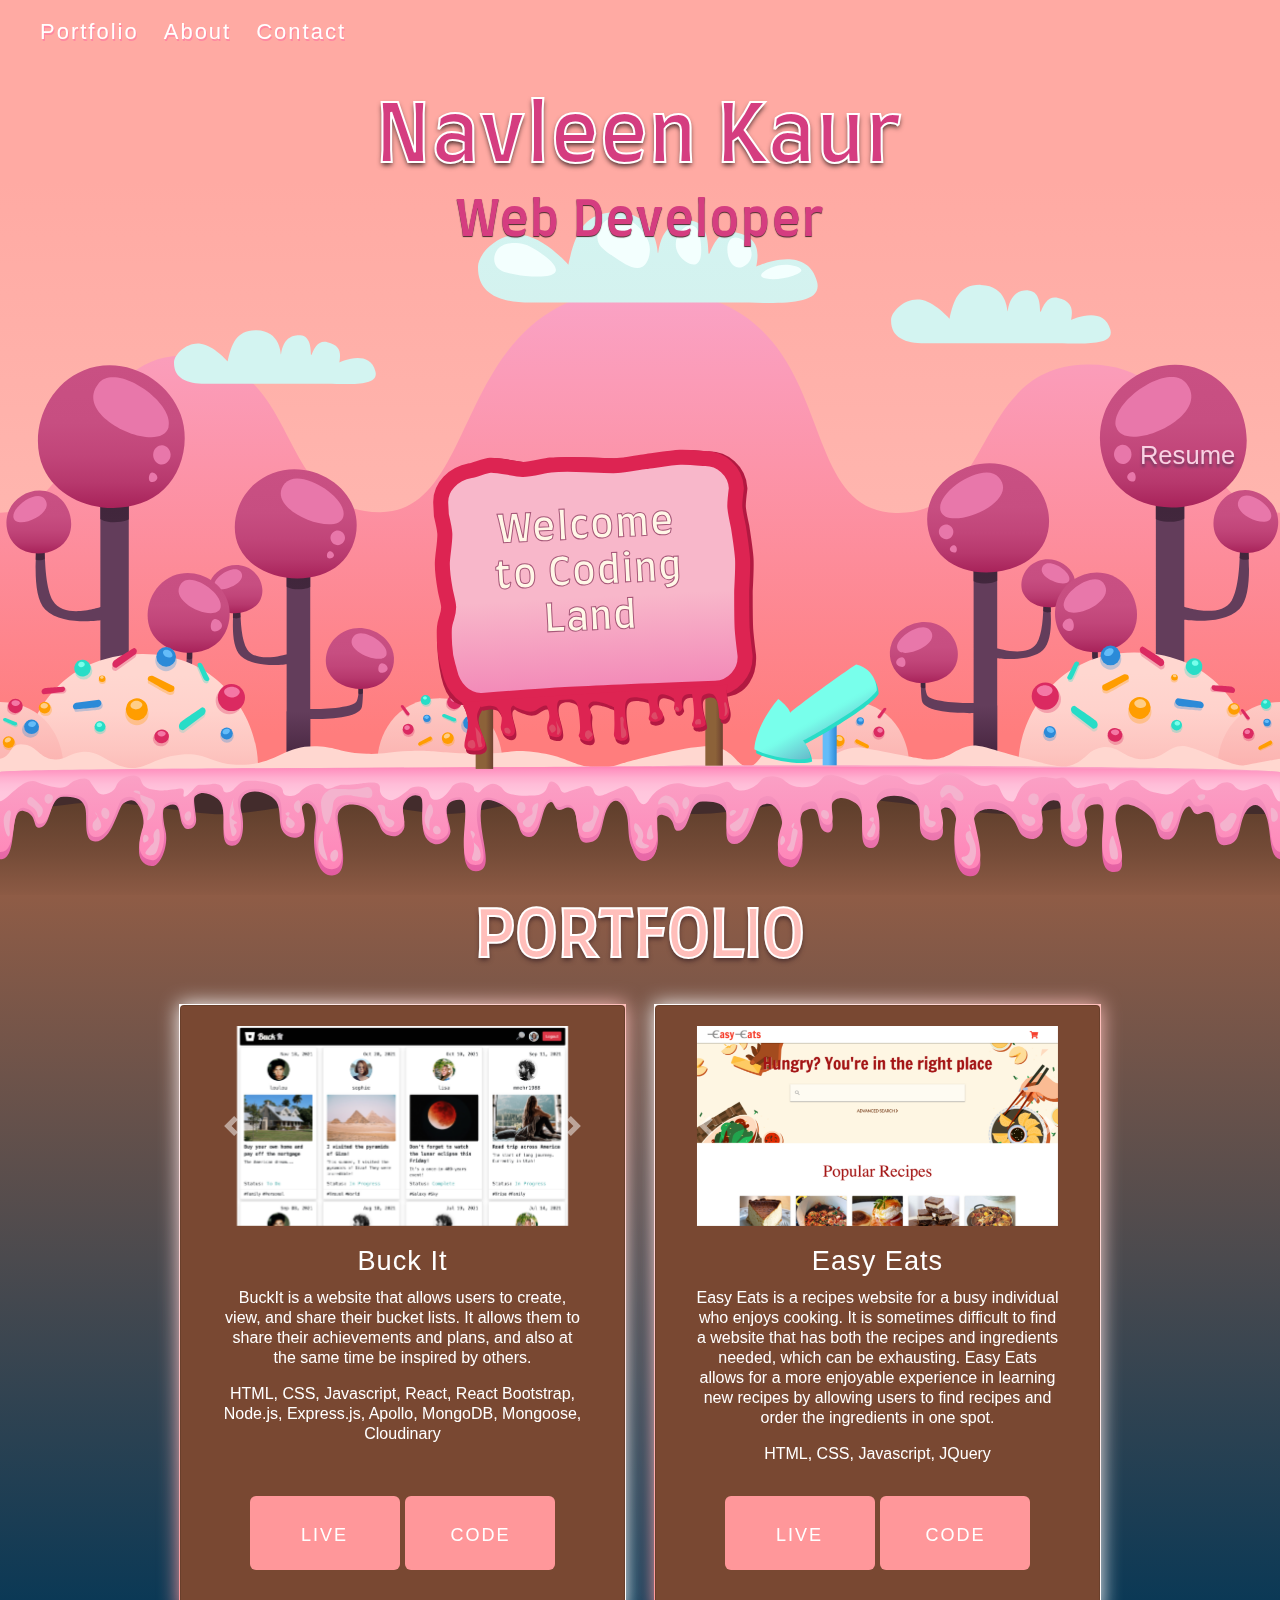
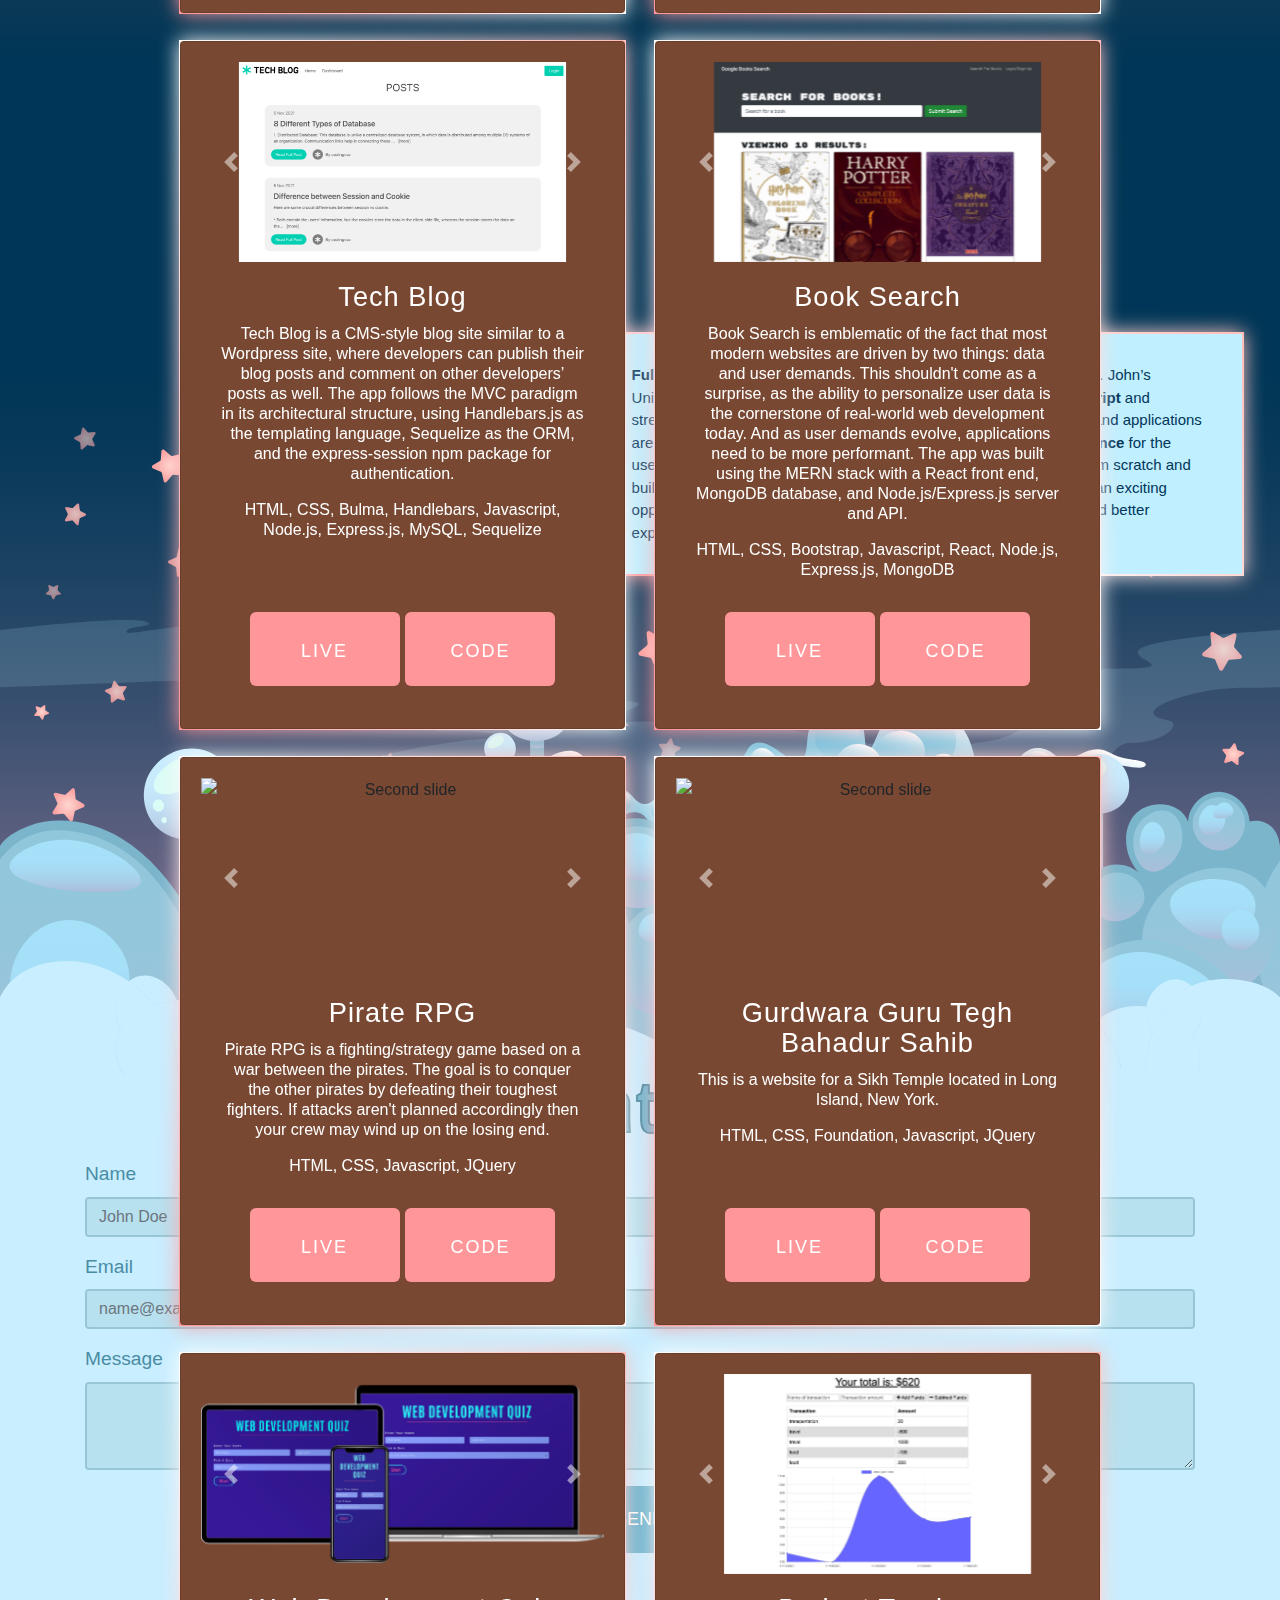
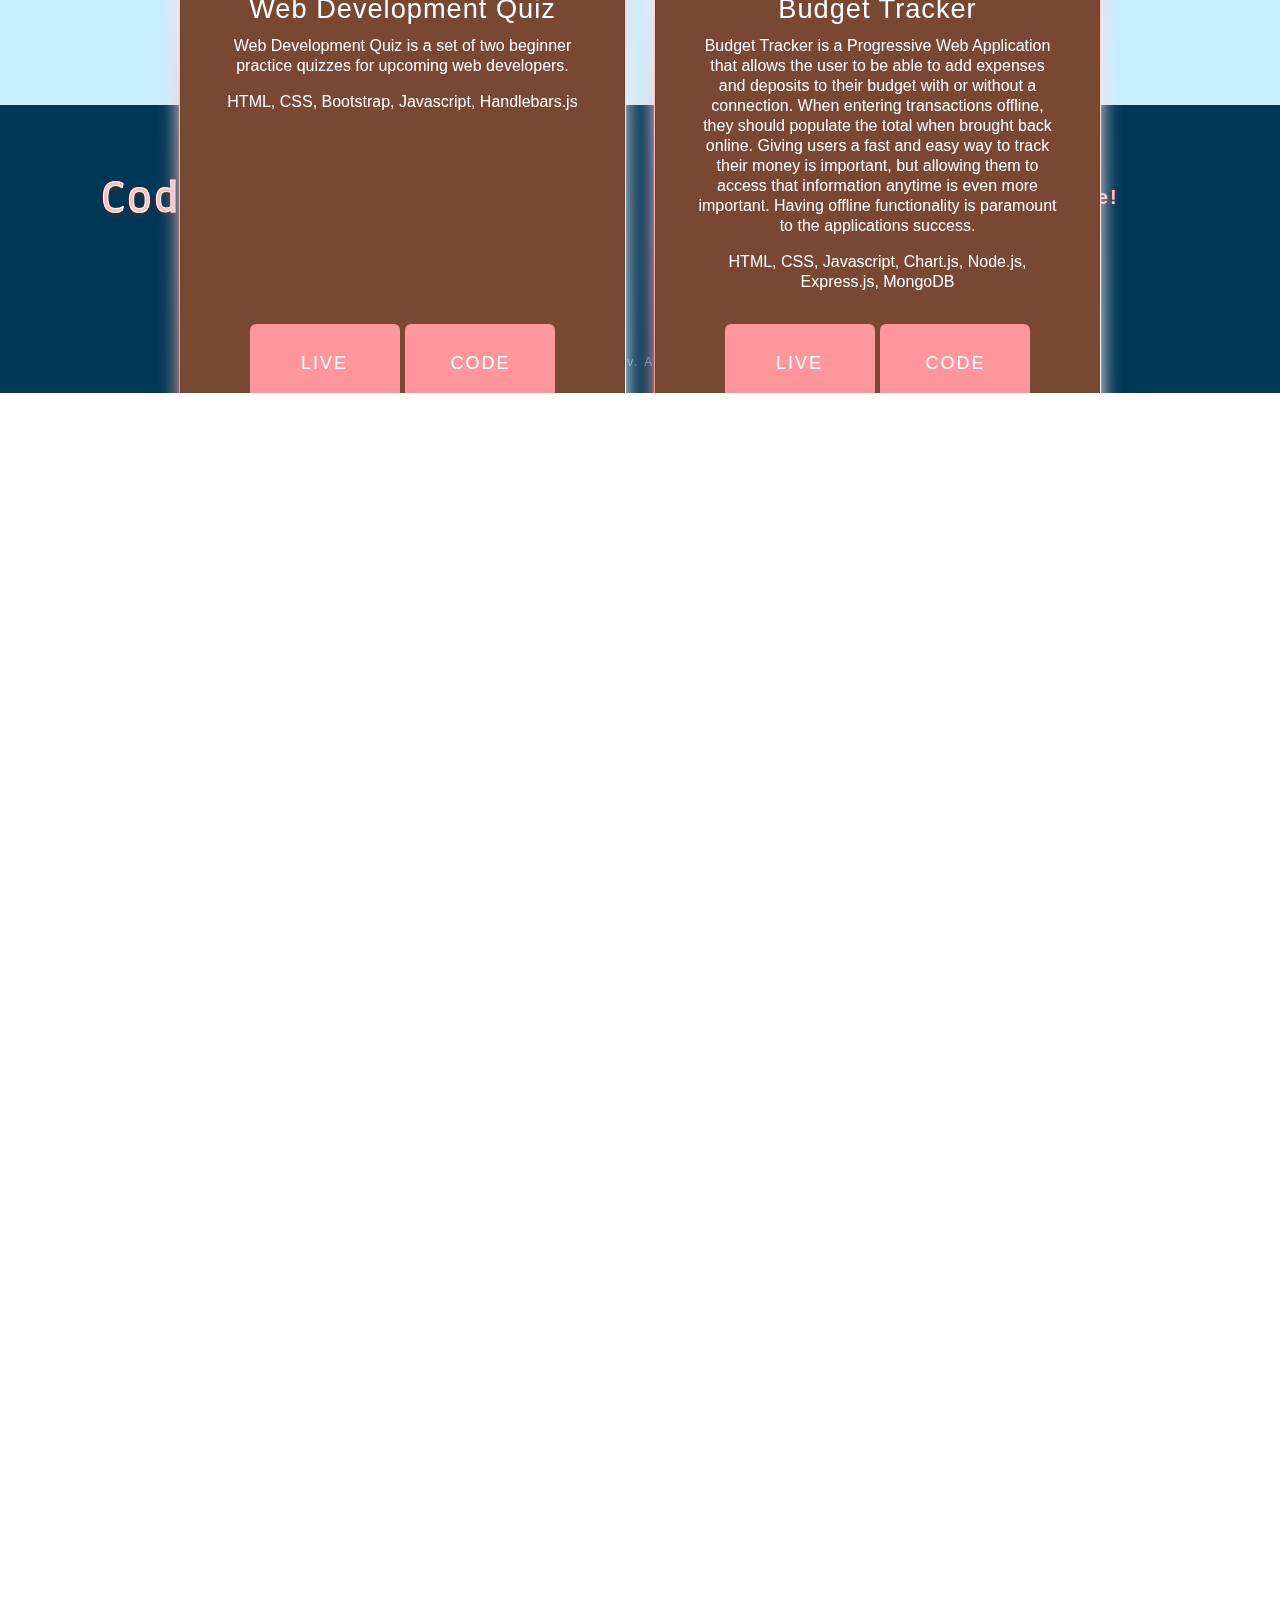
==== commit 6f6af7e0: "Made minor changes" ====
--- a/index.html
+++ b/index.html
@@ -67,9 +67,9 @@
 		<div class="about">
 			<p> <b>Full Stack Developer</b> with <b>graphic design</b> experience educated at St. John’s University and
 				Columbia
-				University. Skills in <b>HTML, CSS, and Javascript</b> and strengths in <b>creativity, problem solving,
+				University. Skills in <b>HTML, CSS, and Javascript</b> and strengths in <b>Creativity, Problem Solving,
 					and
-					teamwork</b>. Websites and applications are something I can <b>create from scratch</b>, providing a
+					Teamwork</b>. Websites and applications are something I can <b>create from scratch</b>, providing a
 				<b>unique
 					experience</b> for the users. There is something very satisfying about designing a project from
 				scratch and
--- a/assets/css/style.css
+++ b/assets/css/style.css
@@ -3,12 +3,15 @@
   src: url("../fonts/Bubblegum.ttf");
 }
 
+html, body {
+  overflow-x: hidden;
+}
+
 html {
   scroll-behavior: smooth;
 }
 
 body {
-  height: 100vh;
   margin: 0px;
   padding: 0px;
   display: -ms-grid;
@@ -677,15 +680,21 @@
   .mobile-icon {
     display: inline;
     padding-left: 10px;
-    font-size: 8vw;
+    font-size: 6vw;
     color: white;
     text-shadow: 0px 1px 3px #472b2b;
   }
+  .mobile-icon:hover {
+    color: #19ffeb !important;
+  }
   .tree-icon {
     display: none;
   }
+  #content {
+    pointer-events: initial;
+  }
   #content h1 {
-    padding-top: 20vh;
+    padding-top: 10vh;
   }
   #content h3 {
     font-size: 5vw;
@@ -724,10 +733,14 @@
 
 @media (max-width: 700px) {
   #content h1 {
-    font-size: 20vw;
+    padding-top: 20vh;
+    font-size: 13vw;
   }
   #content h2 {
-    font-size: 12vw;
+    font-size: 11vw;
+  }
+  .mobile-icon {
+    font-size: 7vw;
   }
   #content h3 {
     font-size: 5.5vw;
@@ -756,9 +769,6 @@
   .card .techs {
     height: 120px;
     overflow-y: auto;
-  }
-  .card a {
-    width: 100%;
   }
   .card .card-body h2 {
     height: 100px;
@@ -790,4 +800,10 @@
     text-align: center;
   }
 }
+
+@media (max-width: 600px) {
+  .mobile-icon {
+    font-size: 10vw;
+  }
+}
 /*# sourceMappingURL=style.css.map */